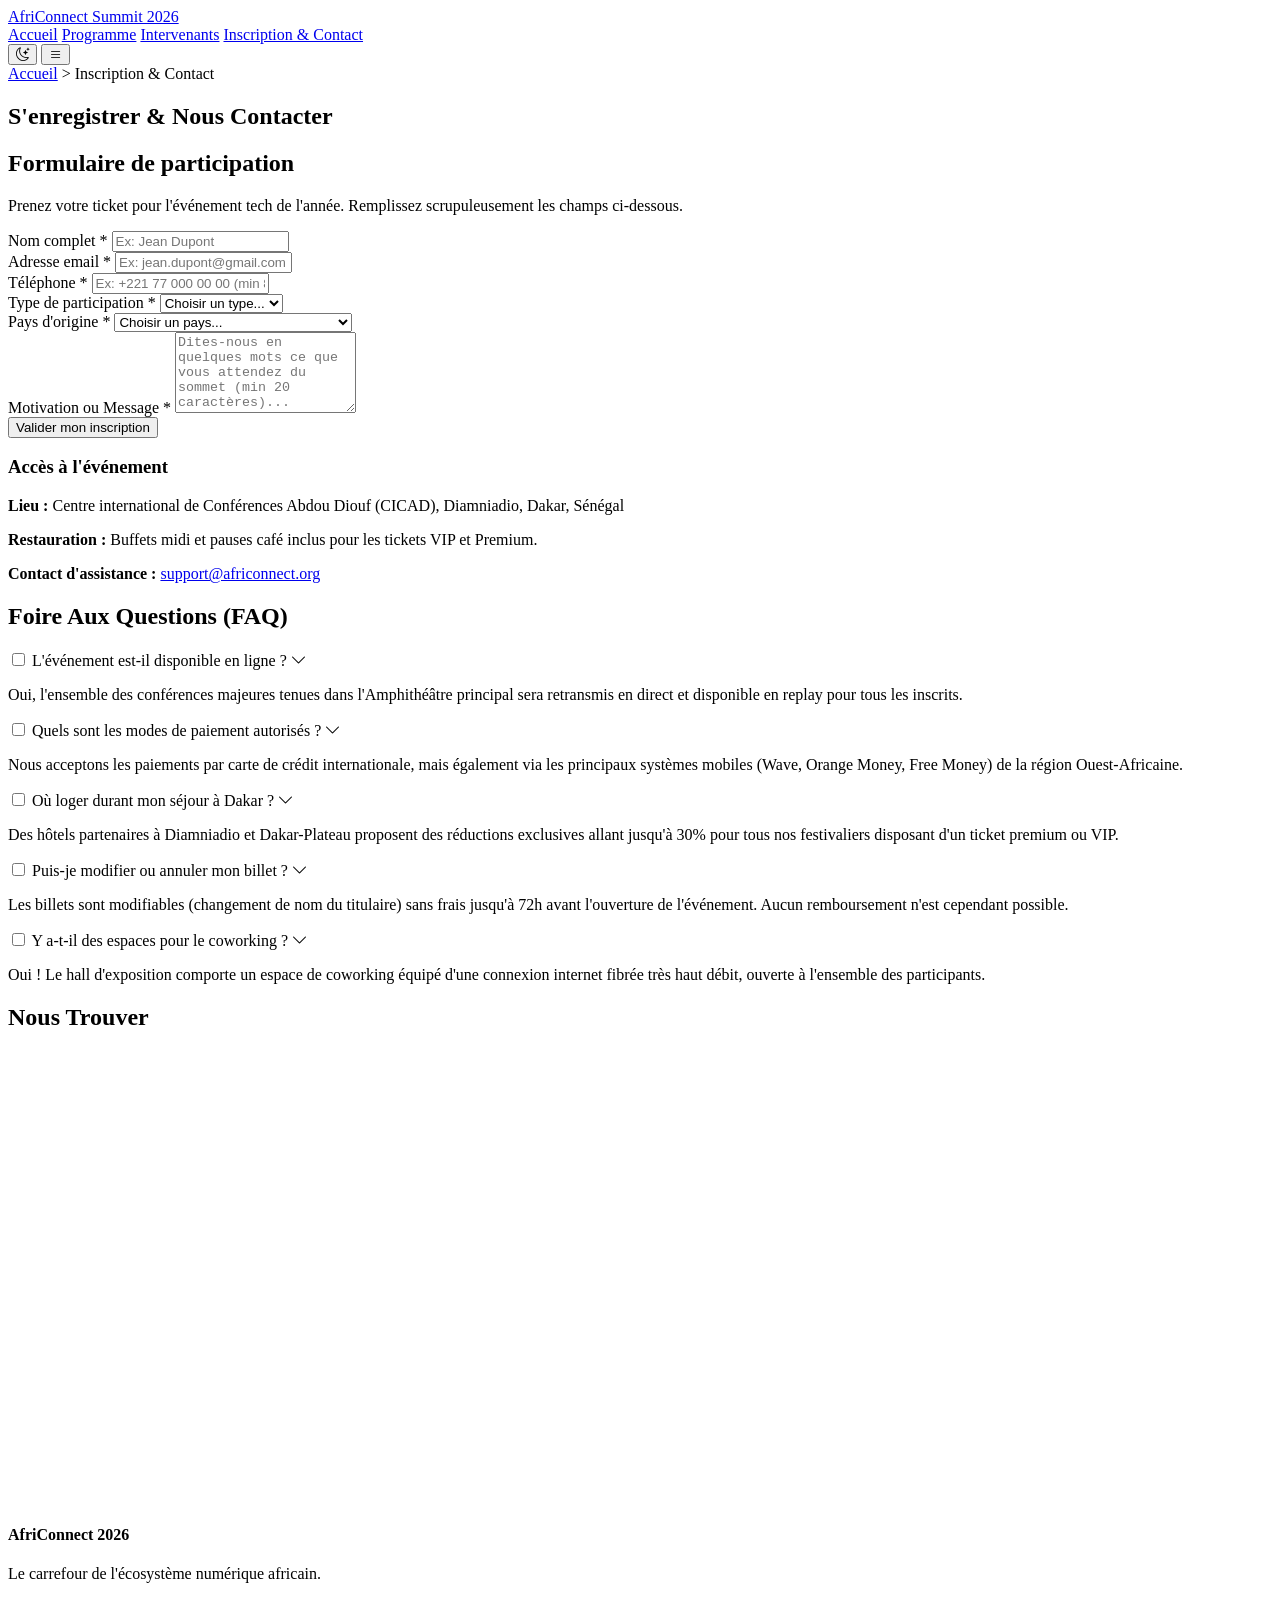
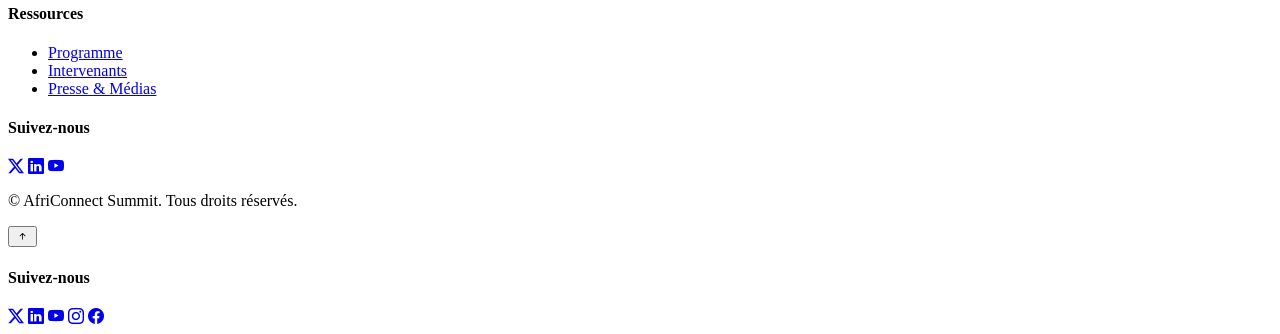
==== contact.html @ 807d7693 "structure complete de html" ====
<!doctype html>
<html lang="fr" data-theme="light">
  <head>
    <meta charset="UTF-8" />
    <meta name="viewport" content="width=device-width, initial-scale=1.0" />
    <title>Inscription & Contact - AfriConnect Summit 2026</title>
    <link rel="preconnect" href="https://fonts.googleapis.com" />
    <link rel="preconnect" href="https://fonts.gstatic.com" crossorigin />
    <link
      href="https://fonts.googleapis.com/css2?family=Inter:wght@300;400;500;600&family=Syne:wght@700;800&display=swap"
      rel="stylesheet"
    />
    <link
      rel="stylesheet"
      href="https://cdn.jsdelivr.net/npm/bootstrap-icons@1.11.3/font/bootstrap-icons.min.css"
    />
    <link rel="stylesheet" href="css/style.css" />
  </head>
  <body>
    <header class="main-header">
      <nav class="navbar" aria-label="Navigation principale">
        <a href="index.html" class="logo">AfriConnect Summit 2026</a>
        <div class="nav-links" id="navLinks">
          <a href="index.html">Accueil</a>
          <a href="programme.html">Programme</a>
          <a href="intervenants.html">Intervenants</a>
          <a href="contact.html" class="active">Inscription & Contact</a>
        </div>
        <div class="nav-actions">
          <button
            id="themeToggle"
            class="theme-btn"
            aria-label="Changer de thème"
          >
            <i class="bi bi-moon-stars"></i>
          </button>
          <button
            class="hamburger"
            id="hamburgerMenu"
            aria-label="Ouvrir le menu"
          >
            <i class="bi bi-list"></i>
          </button>
        </div>
      </nav>
    </header>

    <main>
      <section class="internal-hero">
        <div class="container">
          <nav class="breadcrumbs" aria-label="Fil d'Ariane">
            <a href="index.html">Accueil</a> &gt;
            <span aria-current="page">Inscription & Contact</span>
          </nav>
          <h1>S'enregistrer & Nous Contacter</h1>
        </div>
      </section>

      <section class="form-section section-scroll-animate">
        <div class="container flex-form-container">
          <div class="form-col-left">
            <h2>Formulaire de participation</h2>
            <p class="form-intro-text">
              Prenez votre ticket pour l'événement tech de l'année. Remplissez
              scrupuleusement les champs ci-dessous.
            </p>

            <div
              id="successMessage"
              class="alert-success"
              style="display: none"
            >
              <i class="bi bi-check-circle-fill"></i> Votre inscription a bien
              été enregistrée ! Un email de confirmation vous a été envoyé.
            </div>

            <form id="registrationForm" novalidate>
              <div class="form-group">
                <label for="fullName"
                  >Nom complet <span class="required">*</span></label
                >
                <input
                  type="text"
                  id="fullName"
                  name="fullName"
                  placeholder="Ex: Jean Dupont"
                  required
                />
                <small class="error-msg"></small>
              </div>

              <div class="form-group">
                <label for="email"
                  >Adresse email <span class="required">*</span></label
                >
                <input
                  type="email"
                  id="email"
                  name="email"
                  placeholder="Ex: jean.dupont@gmail.com"
                  required
                />
                <small class="error-msg"></small>
              </div>

              <div class="form-group">
                <label for="phone"
                  >Téléphone <span class="required">*</span></label
                >
                <input
                  type="tel"
                  id="phone"
                  name="phone"
                  placeholder="Ex: +221 77 000 00 00 (min 8 chiffres)"
                  required
                />
                <small class="error-msg"></small>
              </div>

              <div class="form-group">
                <label for="ticketType"
                  >Type de participation <span class="required">*</span></label
                >
                <select id="ticketType" name="ticketType" required>
                  <option value="" disabled selected>Choisir un type...</option>
                  <option value="participant">Participant</option>
                  <option value="intervenant">Intervenant</option>
                  <option value="sponsor">Sponsor</option>
                  <option value="presse">Presse</option>
                </select>
                <small class="error-msg"></small>
              </div>

              <div class="form-group">
                <label for="country"
                  >Pays d'origine <span class="required">*</span></label
                >
                <select id="country" name="country" required>
                  <option value="" disabled selected>Choisir un pays...</option>
                  <option value="Senegal">Sénégal</option>
                  <option value="Cote_d_Ivoire">Côte d'Ivoire</option>
                  <option value="Togo">Togo</option>
                  <option value="Mali">Mali</option>
                  <option value="Cameroun">Cameroun</option>
                  <option value="Benin">Bénin</option>
                  <option value="Maroc">Maroc</option>
                  <option value="Gabon">Gabon</option>
                  <option value="RDC">République Démocratique du Congo</option>
                  <option value="Burkina_Faso">Burkina Faso</option>
                  <option value="Niger">Niger</option>
                  <option value="Tchad">Tchad</option>
                </select>
                <small class="error-msg"></small>
              </div>

              <div class="form-group">
                <label for="motivation"
                  >Motivation ou Message <span class="required">*</span></label
                >
                <textarea
                  id="motivation"
                  name="motivation"
                  rows="5"
                  placeholder="Dites-nous en quelques mots ce que vous attendez du sommet (min 20 caractères)..."
                  required
                ></textarea>
                <small class="error-msg"></small>
              </div>

              <button type="submit" class="btn btn-primary btn-block">
                Valider mon inscription
              </button>
            </form>
          </div>

          <div class="form-col-right">
            <div class="info-card">
              <h3>Accès à l'événement</h3>
              <p>
                <strong>Lieu :</strong> Centre international de Conférences
                Abdou Diouf (CICAD), Diamniadio, Dakar, Sénégal
              </p>
              <p>
                <strong>Restauration :</strong> Buffets midi et pauses café
                inclus pour les tickets VIP et Premium.
              </p>
              <p>
                <strong>Contact d'assistance :</strong>
                <a href="mailto:support@africonnect.org"
                  >support@africonnect.org</a
                >
              </p>
            </div>
          </div>
        </div>
      </section>

      <section class="faq-section section-scroll-animate">
        <div class="container">
          <h2 class="section-title">Foire Aux Questions (FAQ)</h2>

          <div class="accordion">
            <div class="accordion-item">
              <input type="checkbox" id="faq-1" class="accordion-toggle" />
              <label for="faq-1" class="accordion-header">
                <span>L'événement est-il disponible en ligne ?</span>
                <span class="icon"><i class="bi bi-chevron-down"></i></span>
              </label>
              <div class="accordion-content">
                <p>
                  Oui, l'ensemble des conférences majeures tenues dans
                  l'Amphithéâtre principal sera retransmis en direct et
                  disponible en replay pour tous les inscrits.
                </p>
              </div>
            </div>

            <div class="accordion-item">
              <input type="checkbox" id="faq-2" class="accordion-toggle" />
              <label for="faq-2" class="accordion-header">
                <span>Quels sont les modes de paiement autorisés ?</span>
                <span class="icon"><i class="bi bi-chevron-down"></i></span>
              </label>
              <div class="accordion-content">
                <p>
                  Nous acceptons les paiements par carte de crédit
                  internationale, mais également via les principaux systèmes
                  mobiles (Wave, Orange Money, Free Money) de la région
                  Ouest-Africaine.
                </p>
              </div>
            </div>

            <div class="accordion-item">
              <input type="checkbox" id="faq-3" class="accordion-toggle" />
              <label for="faq-3" class="accordion-header">
                <span>Où loger durant mon séjour à Dakar ?</span>
                <span class="icon"><i class="bi bi-chevron-down"></i></span>
              </label>
              <div class="accordion-content">
                <p>
                  Des hôtels partenaires à Diamniadio et Dakar-Plateau proposent
                  des réductions exclusives allant jusqu'à 30% pour tous nos
                  festivaliers disposant d'un ticket premium ou VIP.
                </p>
              </div>
            </div>

            <div class="accordion-item">
              <input type="checkbox" id="faq-4" class="accordion-toggle" />
              <label for="faq-4" class="accordion-header">
                <span>Puis-je modifier ou annuler mon billet ?</span>
                <span class="icon"><i class="bi bi-chevron-down"></i></span>
              </label>
              <div class="accordion-content">
                <p>
                  Les billets sont modifiables (changement de nom du titulaire)
                  sans frais jusqu'à 72h avant l'ouverture de l'événement. Aucun
                  remboursement n'est cependant possible.
                </p>
              </div>
            </div>

            <div class="accordion-item">
              <input type="checkbox" id="faq-5" class="accordion-toggle" />
              <label for="faq-5" class="accordion-header">
                <span>Y a-t-il des espaces pour le coworking ?</span>
                <span class="icon"><i class="bi bi-chevron-down"></i></span>
              </label>
              <div class="accordion-content">
                <p>
                  Oui ! Le hall d'exposition comporte un espace de coworking
                  équipé d'une connexion internet fibrée très haut débit,
                  ouverte à l'ensemble des participants.
                </p>
              </div>
            </div>
          </div>
        </div>
      </section>

      <section class="map-section section-scroll-animate">
        <div class="container">
          <h2 class="section-title">Nous Trouver</h2>
          <div class="map-wrapper">
            <iframe
              src="https://www.google.com/maps/embed?pb=!1m18!1m12!1m3!1d15443.513222384918!2d-17.202359!3d14.719655!2m3!1f0!2f0!3f0!3m2!1i1024!2i768!4f13.1!3m3!1m2!1s0xed017a7e8e7ffff7%3A0xe5eb6c4fe354dca8!2sCICAD%20-%20Centre%20International%20de%20Conf%C3%A9rences%20Abdou%20Diouf!5e0!3m2!1sfr!2ssn!4v1700000000000!5m2!1sfr!2ssn"
              width="100%"
              height="450"
              style="border: 0"
              allowfullscreen=""
              loading="lazy"
              referrerpolicy="no-referrer-when-downgrade"
              title="Localisation du CICAD, Dakar"
            >
            </iframe>
          </div>
        </div>
      </section>
    </main>

    <footer class="main-footer">
      <div class="container footer-grid">
        <div class="footer-col">
          <h4>AfriConnect 2026</h4>
          <p>Le carrefour de l'écosystème numérique africain.</p>
        </div>
        <div class="footer-col">
          <h4>Ressources</h4>
          <ul>
            <li><a href="programme.html">Programme</a></li>
            <li><a href="intervenants.html">Intervenants</a></li>
            <li><a href="contact.html">Presse & Médias</a></li>
          </ul>
        </div>
        <div class="footer-col">
          <h4>Suivez-nous</h4>
          <div class="social-links">
            <a href="#" aria-label="Suivez-nous sur X / Twitter"
              ><i class="bi bi-twitter-x"></i
            ></a>
            <a href="#" aria-label="Suivez-nous sur LinkedIn"
              ><i class="bi bi-linkedin"></i
            ></a>
            <a href="#" aria-label="Suivez-nous sur YouTube"
              ><i class="bi bi-youtube"></i
            ></a>
          </div>
        </div>
      </div>
      <div class="footer-bottom">
        <p>
          &copy; <span id="currentYear"></span> AfriConnect Summit. Tous droits
          réservés.
        </p>
      </div>
      <button
        id="scrollTopBtn"
        class="scroll-top-btn"
        aria-label="Retourner en haut de la page"
      >
        <i class="bi bi-arrow-up-short"></i>
      </button>
      <div class="footer-col">
                <h4>Suivez-nous</h4>
                <div class="social-links">
                    <a href="#" aria-label="Suivez-nous sur X / Twitter"><i class="bi bi-twitter-x"></i></a>
                    <a href="#" aria-label="Suivez-nous sur LinkedIn"><i class="bi bi-linkedin"></i></a>
                    <a href="#" aria-label="Suivez-nous sur YouTube"><i class="bi bi-youtube"></i></a>
                    <a href="#" aria-label="Suivez-nous sur Instagram"><i class="bi bi-instagram"></i></a>
                    <a href="#" aria-label="Suivez-nous sur Facebook"><i class="bi bi-facebook"></i></a>
                </div>
    </footer>

    <script src="js/main.js"></script>
  </body>
</html>
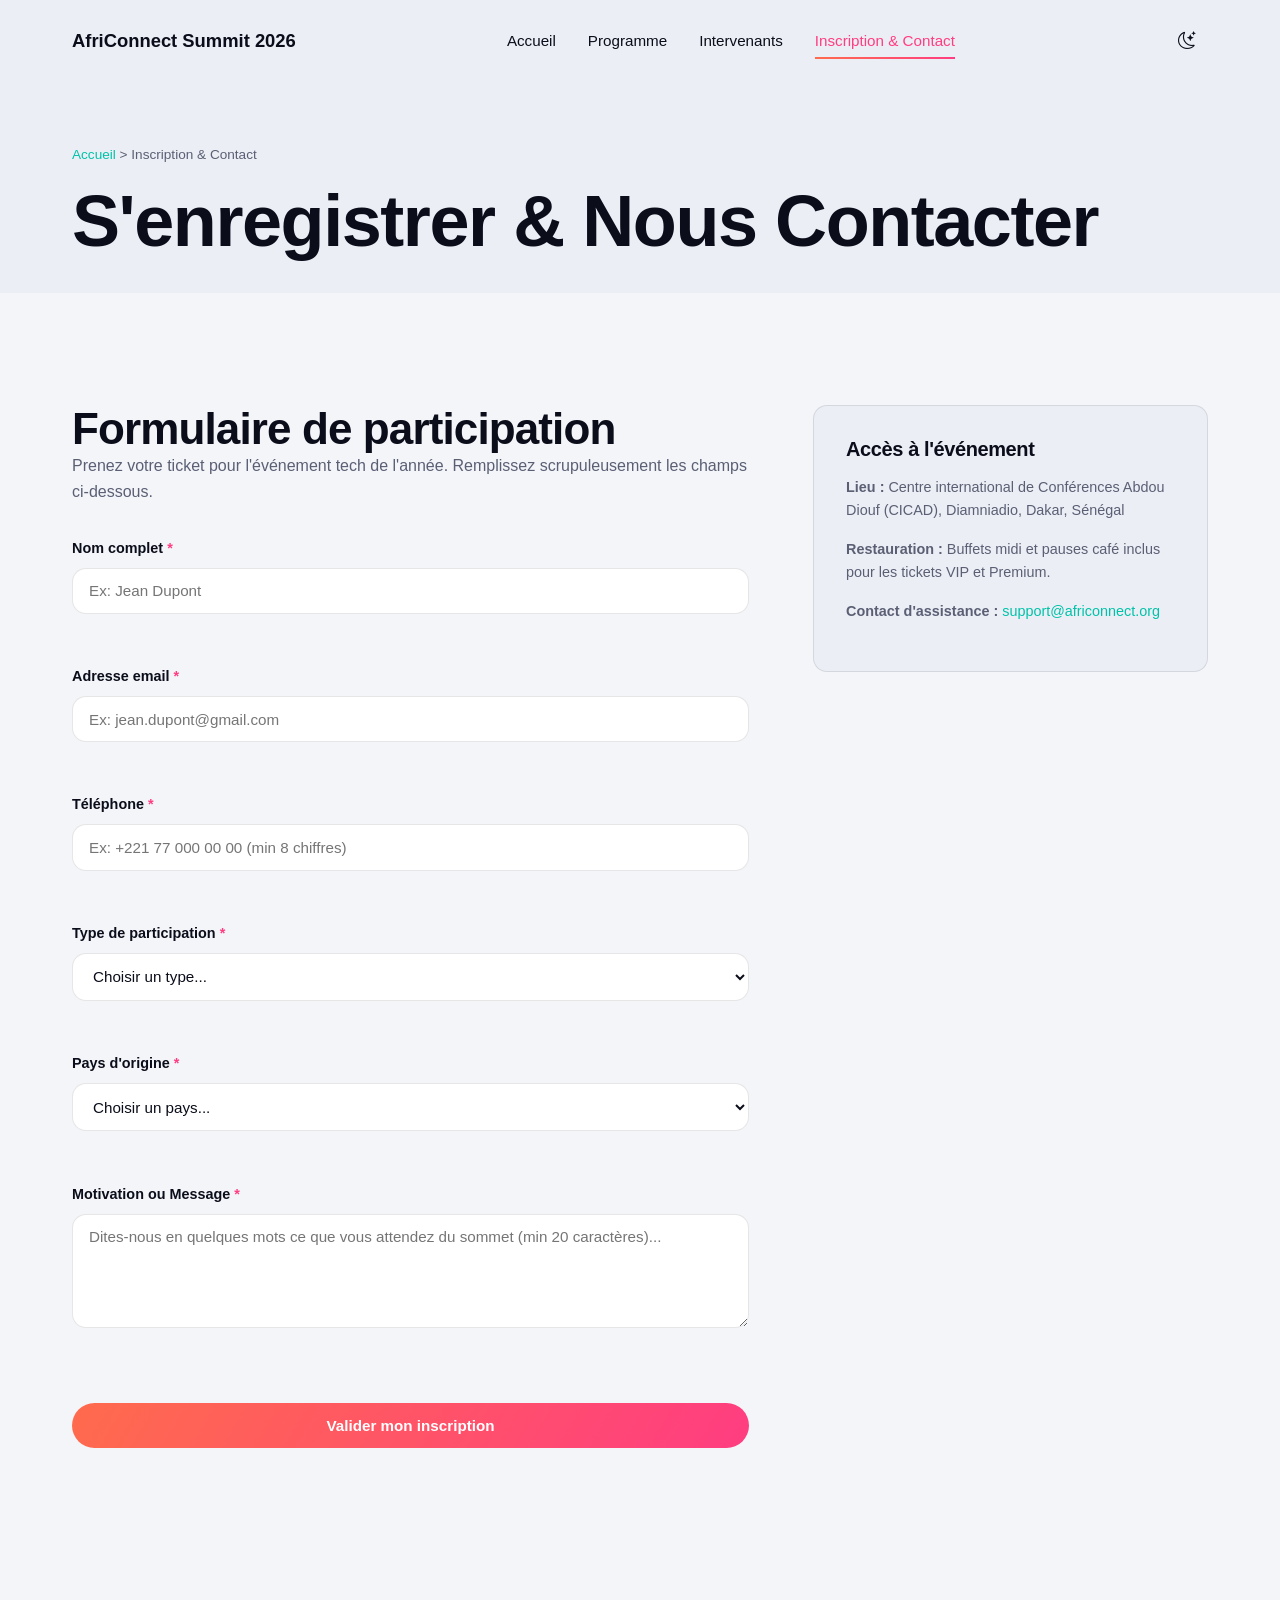
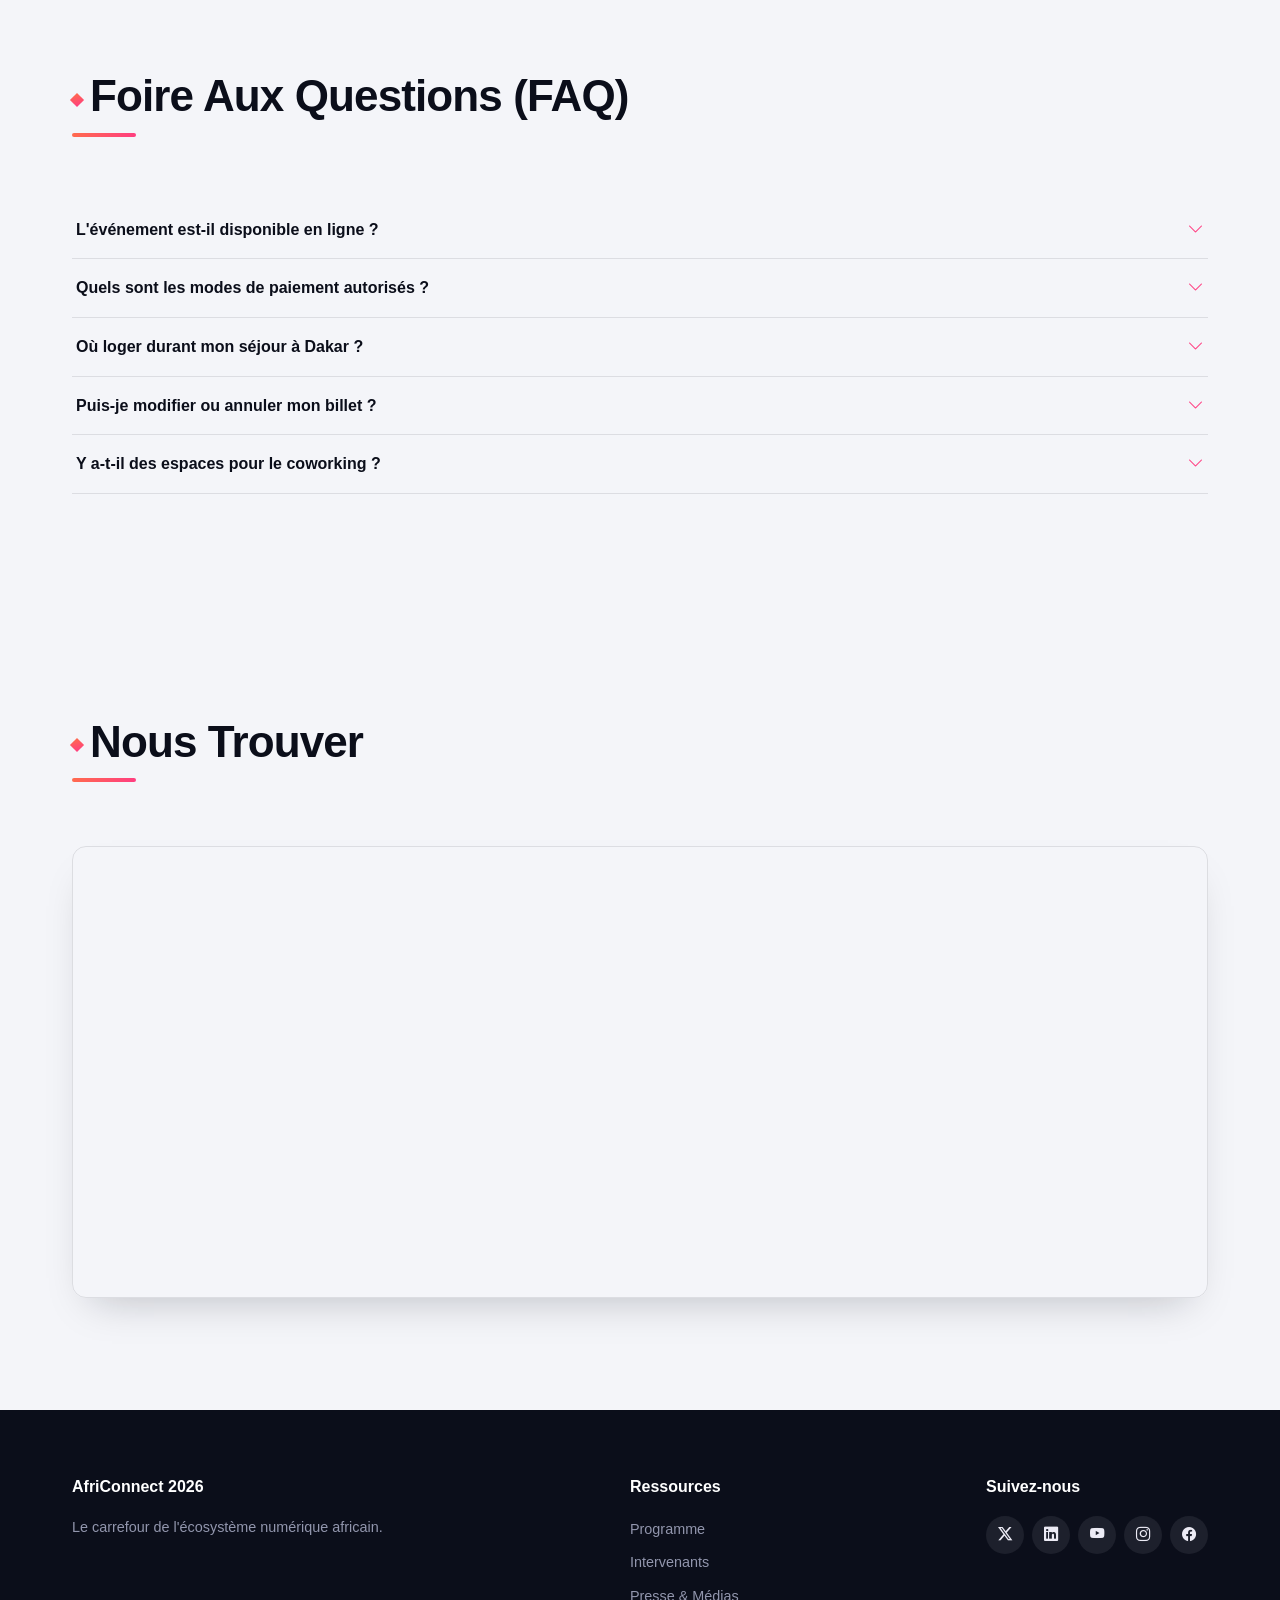
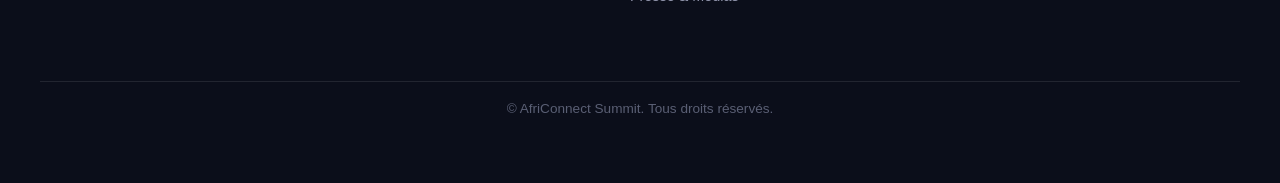
==== commit d0481753: "CSS : variables, typographie, layout général et styles de base" ====
--- a/contact.html
+++ b/contact.html
@@ -1,3 +1,4 @@
+
 <!doctype html>
 <html lang="fr" data-theme="light">
   <head>
@@ -65,11 +66,7 @@
               scrupuleusement les champs ci-dessous.
             </p>
 
-            <div
-              id="successMessage"
-              class="alert-success"
-              style="display: none"
-            >
+            <div id="successMessage" class="alert-success">
               <i class="bi bi-check-circle-fill"></i> Votre inscription a bien
               été enregistrée ! Un email de confirmation vous a été envoyé.
             </div>
@@ -287,7 +284,6 @@
               src="https://www.google.com/maps/embed?pb=!1m18!1m12!1m3!1d15443.513222384918!2d-17.202359!3d14.719655!2m3!1f0!2f0!3f0!3m2!1i1024!2i768!4f13.1!3m3!1m2!1s0xed017a7e8e7ffff7%3A0xe5eb6c4fe354dca8!2sCICAD%20-%20Centre%20International%20de%20Conf%C3%A9rences%20Abdou%20Diouf!5e0!3m2!1sfr!2ssn!4v1700000000000!5m2!1sfr!2ssn"
               width="100%"
               height="450"
-              style="border: 0"
               allowfullscreen=""
               loading="lazy"
               referrerpolicy="no-referrer-when-downgrade"
@@ -324,6 +320,12 @@
             ></a>
             <a href="#" aria-label="Suivez-nous sur YouTube"
               ><i class="bi bi-youtube"></i
+            ></a>
+            <a href="#" aria-label="Suivez-nous sur Instagram"
+              ><i class="bi bi-instagram"></i
+            ></a>
+            <a href="#" aria-label="Suivez-nous sur Facebook"
+              ><i class="bi bi-facebook"></i
             ></a>
           </div>
         </div>
@@ -341,15 +343,6 @@
       >
         <i class="bi bi-arrow-up-short"></i>
       </button>
-      <div class="footer-col">
-                <h4>Suivez-nous</h4>
-                <div class="social-links">
-                    <a href="#" aria-label="Suivez-nous sur X / Twitter"><i class="bi bi-twitter-x"></i></a>
-                    <a href="#" aria-label="Suivez-nous sur LinkedIn"><i class="bi bi-linkedin"></i></a>
-                    <a href="#" aria-label="Suivez-nous sur YouTube"><i class="bi bi-youtube"></i></a>
-                    <a href="#" aria-label="Suivez-nous sur Instagram"><i class="bi bi-instagram"></i></a>
-                    <a href="#" aria-label="Suivez-nous sur Facebook"><i class="bi bi-facebook"></i></a>
-                </div>
     </footer>
 
     <script src="js/main.js"></script>
--- a/css/style.css
+++ b/css/style.css
@@ -0,0 +1,1287 @@
+/* ==========================================================================
+   AFRICONNECT SUMMIT 2026 — style.css
+   Thème : "Coucher de soleil sur l'Atlantique / Nuit du Sahel"
+   Palette : indigo profond, dégradé corail → magenta, turquoise lagune
+   Polices : Syne (display) + Inter (texte courant)
+   ========================================================================== */
+
+/* --------------------------------------------------------------------------
+   1. RESET & BASE
+   -------------------------------------------------------------------------- */
+*,
+*::before,
+*::after {
+  box-sizing: border-box;
+  margin: 0;
+  padding: 0;
+}
+
+html {
+  scroll-behavior: smooth;
+}
+
+@media (prefers-reduced-motion: reduce) {
+  html {
+    scroll-behavior: auto;
+  }
+  *,
+  *::before,
+  *::after {
+    animation-duration: 0.01ms !important;
+    animation-iteration-count: 1 !important;
+    transition-duration: 0.01ms !important;
+  }
+}
+
+img {
+  max-width: 100%;
+  display: block;
+}
+
+a {
+  text-decoration: none;
+  color: inherit;
+}
+
+button {
+  font-family: inherit;
+  cursor: pointer;
+  border: none;
+  background: none;
+}
+
+ul {
+  list-style: none;
+}
+
+/* --------------------------------------------------------------------------
+   2. VARIABLES CSS — palette, typographie, espacements, rayons
+   -------------------------------------------------------------------------- */
+:root {
+  /* Couleurs de base — "Nuit du Sahel" / "Brume de l'Harmattan" */
+  --clr-ink: #0b0e1a;
+  --clr-paper: #f4f5f9;
+
+  /* Accent signature — dégradé coucher de soleil */
+  --clr-sunset-1: #ff6b4d;
+  --clr-sunset-2: #ff3d81;
+  --gradient-sunset: linear-gradient(120deg, var(--clr-sunset-1), var(--clr-sunset-2));
+
+  /* Accent secondaire — lagune */
+  --clr-teal: #00c2a8;
+
+  /* Accent tertiaire — sponsors Or (usage restreint) */
+  --clr-gold: #f4b740;
+
+  /* Rôles sémantiques (basculent en dark mode) */
+  --bg: var(--clr-paper);
+  --bg-alt: #eceef5;
+  --surface: #ffffff;
+  --text: var(--clr-ink);
+  --text-muted: #5a5f74;
+  --border: rgba(11, 14, 26, 0.1);
+
+  /* Typographie */
+  --font-display: "Syne", sans-serif;
+  --font-body: "Inter", sans-serif;
+
+  /* Espacements */
+  --space-xs: 0.5rem;
+  --space-sm: 1rem;
+  --space-md: 2rem;
+  --space-lg: 4rem;
+  --space-xl: 7rem;
+
+  /* Rayons & signature */
+  --radius: 14px;
+  --radius-pill: 999px;
+  --notch: 22px;
+
+  /* Effets */
+  --shadow-soft: 0 20px 40px -20px rgba(11, 14, 26, 0.25);
+  --shadow-lift: 0 30px 60px -25px rgba(255, 61, 129, 0.35);
+  --transition: 0.25s ease;
+
+  /* Structure */
+  --max-width: 1200px;
+}
+
+/* Thème sombre — bascule via JS sur [data-theme] */
+[data-theme="dark"] {
+  --bg: var(--clr-ink);
+  --bg-alt: #12162a;
+  --surface: #161b30;
+  --text: #ecebf5;
+  --text-muted: #9296ad;
+  --border: rgba(236, 235, 245, 0.1);
+  --shadow-soft: 0 20px 40px -20px rgba(0, 0, 0, 0.6);
+}
+
+/* --------------------------------------------------------------------------
+   3. TYPOGRAPHIE GLOBALE
+   -------------------------------------------------------------------------- */
+body {
+  font-family: var(--font-body);
+  background-color: var(--bg);
+  color: var(--text);
+  line-height: 1.6;
+  transition: background-color var(--transition), color var(--transition);
+  overflow-x: hidden;
+}
+
+h1,
+h2,
+h3 {
+  font-family: var(--font-display);
+  font-weight: 800;
+  line-height: 1.1;
+  letter-spacing: -0.02em;
+}
+
+h1 {
+  font-size: clamp(2.5rem, 6vw, 4.5rem);
+}
+
+h2 {
+  font-size: clamp(1.8rem, 4vw, 2.75rem);
+}
+
+h3 {
+  font-size: 1.25rem;
+  font-weight: 700;
+}
+
+p {
+  color: var(--text-muted);
+}
+
+/* Titre de section : eyebrow en losange + soulignement dégradé */
+.section-title {
+  position: relative;
+  margin-bottom: var(--space-lg);
+  padding-bottom: var(--space-sm);
+  color: var(--text);
+}
+
+.section-title::before {
+  content: "";
+  display: inline-block;
+  width: 10px;
+  height: 10px;
+  margin-right: var(--space-xs);
+  background: var(--gradient-sunset);
+  transform: rotate(45deg);
+  vertical-align: middle;
+}
+
+.section-title::after {
+  content: "";
+  position: absolute;
+  bottom: 0;
+  left: 0;
+  width: 64px;
+  height: 4px;
+  border-radius: var(--radius-pill);
+  background: var(--gradient-sunset);
+}
+
+/* --------------------------------------------------------------------------
+   4. LAYOUT — conteneur générique
+   -------------------------------------------------------------------------- */
+.container {
+  width: 100%;
+  max-width: var(--max-width);
+  margin-inline: auto;
+  padding-inline: var(--space-md);
+}
+
+section {
+  padding-block: var(--space-xl);
+}
+
+/* --------------------------------------------------------------------------
+   5. BOUTONS
+   -------------------------------------------------------------------------- */
+.btn {
+  display: inline-flex;
+  align-items: center;
+  justify-content: center;
+  gap: var(--space-xs);
+  padding: 0.9rem 1.9rem;
+  border-radius: var(--radius-pill);
+  font-family: var(--font-display);
+  font-weight: 700;
+  font-size: 0.95rem;
+  transition: transform var(--transition), box-shadow var(--transition), opacity var(--transition);
+}
+
+.btn:hover {
+  transform: translateY(-3px);
+}
+
+.btn:focus-visible {
+  outline: 3px solid var(--clr-teal);
+  outline-offset: 3px;
+}
+
+.btn-primary {
+  background: var(--gradient-sunset);
+  color: #ffffff;
+  box-shadow: var(--shadow-lift);
+}
+
+.btn-primary:hover {
+  opacity: 0.92;
+}
+
+.btn-secondary {
+  background: transparent;
+  color: var(--text);
+  border: 2px solid var(--border);
+}
+
+.btn-secondary:hover {
+  border-color: var(--clr-teal);
+  color: var(--clr-teal);
+}
+
+.btn-block {
+  width: 100%;
+  margin-top: var(--space-sm);
+}
+
+/* --------------------------------------------------------------------------
+   6. NAVBAR
+   -------------------------------------------------------------------------- */
+.main-header {
+  position: fixed;
+  top: 0;
+  left: 0;
+  width: 100%;
+  z-index: 1000;
+  background: transparent;
+  transition: background-color var(--transition), box-shadow var(--transition), padding var(--transition);
+}
+
+/* Ajoutée en JS après 80px de scroll */
+.main-header.scrolled {
+  background-color: var(--bg);
+  box-shadow: var(--shadow-soft);
+  border-bottom: 1px solid var(--border);
+}
+
+.navbar {
+  display: flex;
+  align-items: center;
+  justify-content: space-between;
+  gap: var(--space-md);
+  padding: 1.25rem var(--space-md);
+  max-width: var(--max-width);
+  margin-inline: auto;
+}
+
+.logo {
+  font-family: var(--font-display);
+  font-weight: 800;
+  font-size: 1.15rem;
+  color: var(--text);
+}
+
+.nav-links {
+  display: flex;
+  align-items: center;
+  gap: var(--space-md);
+  font-weight: 500;
+  font-size: 0.95rem;
+}
+
+.nav-links a {
+  position: relative;
+  color: var(--text);
+  padding-block: 0.35rem;
+  transition: color var(--transition);
+}
+
+.nav-links a::after {
+  content: "";
+  position: absolute;
+  left: 0;
+  bottom: 0;
+  width: 0;
+  height: 2px;
+  background: var(--gradient-sunset);
+  transition: width var(--transition);
+}
+
+.nav-links a:hover,
+.nav-links a.active {
+  color: var(--clr-sunset-2);
+}
+
+.nav-links a:hover::after,
+.nav-links a.active::after {
+  width: 100%;
+}
+
+.nav-actions {
+  display: flex;
+  align-items: center;
+  gap: var(--space-sm);
+}
+
+.theme-btn {
+  display: flex;
+  align-items: center;
+  justify-content: center;
+  width: 42px;
+  height: 42px;
+  border-radius: 50%;
+  background: var(--bg-alt);
+  color: var(--text);
+  font-size: 1.1rem;
+  transition: background-color var(--transition), transform var(--transition);
+}
+
+.theme-btn:hover {
+  transform: rotate(20deg);
+}
+
+.hamburger {
+  display: none;
+  font-size: 1.5rem;
+  color: var(--text);
+}
+
+/* --------------------------------------------------------------------------
+   7. HERO (index.html)
+   -------------------------------------------------------------------------- */
+.hero-section {
+  position: relative;
+  min-height: 100vh;
+  display: flex;
+  align-items: center;
+  padding-top: var(--space-xl);
+  background-color: var(--bg);
+  overflow: hidden;
+}
+
+/* Halo dégradé en arrière-plan — évoque le soleil sur l'Atlantique */
+.hero-section::before {
+  content: "";
+  position: absolute;
+  top: -20%;
+  right: -10%;
+  width: 60vw;
+  height: 60vw;
+  max-width: 800px;
+  max-height: 800px;
+  background: var(--gradient-sunset);
+  opacity: 0.22;
+  filter: blur(120px);
+  border-radius: 50%;
+  z-index: 0;
+}
+
+.hero-content {
+  position: relative;
+  z-index: 1;
+  max-width: 780px;
+  margin-inline: auto;
+  padding-inline: var(--space-md);
+  text-align: left;
+  animation: fadeSlideUp 0.9s ease both;
+}
+
+@keyframes fadeSlideUp {
+  from {
+    opacity: 0;
+    transform: translateY(30px);
+  }
+  to {
+    opacity: 1;
+    transform: translateY(0);
+  }
+}
+
+.badge {
+  display: inline-block;
+  padding: 0.5rem 1rem;
+  margin-bottom: var(--space-sm);
+  border-radius: var(--radius-pill);
+  background: var(--bg-alt);
+  border: 1px solid var(--border);
+  color: var(--clr-sunset-2);
+  font-size: 0.8rem;
+  font-weight: 600;
+  letter-spacing: 0.04em;
+  text-transform: uppercase;
+}
+
+.hero-content h1 {
+  margin-bottom: var(--space-sm);
+}
+
+.hero-meta {
+  color: var(--text-muted);
+  font-weight: 500;
+  margin-bottom: var(--space-md);
+}
+
+.hero-meta i {
+  color: var(--clr-teal);
+}
+
+/* Compte à rebours */
+.countdown-container {
+  display: flex;
+  gap: var(--space-sm);
+  margin-bottom: var(--space-md);
+}
+
+.countdown-item {
+  display: flex;
+  flex-direction: column;
+  align-items: center;
+  justify-content: center;
+  width: 78px;
+  height: 78px;
+  background: var(--surface);
+  border: 1px solid var(--border);
+  border-radius: var(--radius);
+  box-shadow: var(--shadow-soft);
+}
+
+.countdown-item span {
+  font-family: var(--font-display);
+  font-size: 1.6rem;
+  font-weight: 800;
+  background: var(--gradient-sunset);
+  -webkit-background-clip: text;
+  background-clip: text;
+  color: transparent;
+}
+
+.countdown-item small {
+  font-size: 0.65rem;
+  color: var(--text-muted);
+  text-transform: uppercase;
+  letter-spacing: 0.05em;
+}
+
+.hero-ctas {
+  display: flex;
+  flex-wrap: wrap;
+  gap: var(--space-sm);
+}
+
+/* --------------------------------------------------------------------------
+   8. STATS SECTION
+   -------------------------------------------------------------------------- */
+.stats-section {
+  background-color: var(--bg-alt);
+}
+
+.stats-grid {
+  display: grid;
+  grid-template-columns: repeat(4, 1fr);
+  gap: var(--space-md);
+}
+
+.stat-card {
+  position: relative;
+  padding: var(--space-md) var(--space-sm);
+  background: var(--surface);
+  border: 1px solid var(--border);
+  text-align: center;
+  clip-path: polygon(
+    0 0,
+    calc(100% - var(--notch)) 0,
+    100% var(--notch),
+    100% 100%,
+    0 100%
+  );
+  transition: transform var(--transition), box-shadow var(--transition);
+}
+
+.stat-card:hover {
+  transform: translateY(-6px);
+  box-shadow: var(--shadow-soft);
+}
+
+.stat-number {
+  display: block;
+  font-family: var(--font-display);
+  font-size: clamp(2.2rem, 4vw, 3rem);
+  font-weight: 800;
+  background: var(--gradient-sunset);
+  -webkit-background-clip: text;
+  background-clip: text;
+  color: transparent;
+}
+
+.stat-label {
+  margin-top: var(--space-xs);
+  font-size: 0.9rem;
+  color: var(--text-muted);
+}
+
+/* --------------------------------------------------------------------------
+   9. BENEFITS SECTION ("Pourquoi participer")
+   -------------------------------------------------------------------------- */
+.benefits-flex {
+  display: flex;
+  flex-wrap: wrap;
+  gap: var(--space-md);
+}
+
+.benefit-card {
+  flex: 1 1 280px;
+  padding: var(--space-md);
+  background: var(--surface);
+  border: 1px solid var(--border);
+  border-radius: var(--radius);
+  transition: transform var(--transition), border-color var(--transition);
+}
+
+.benefit-card:hover {
+  transform: translateY(-6px);
+  border-color: var(--clr-teal);
+}
+
+.benefit-icon {
+  display: flex;
+  align-items: center;
+  justify-content: center;
+  width: 56px;
+  height: 56px;
+  margin-bottom: var(--space-sm);
+  border-radius: 50%;
+  background: var(--bg-alt);
+  color: var(--clr-sunset-2);
+  font-size: 1.4rem;
+}
+
+.benefit-card h3 {
+  margin-bottom: var(--space-xs);
+}
+
+/* --------------------------------------------------------------------------
+   10. SPEAKERS — vedettes (index) + grille complète (intervenants)
+   -------------------------------------------------------------------------- */
+.speakers-grid,
+.speakers-main-grid {
+  display: grid;
+  grid-template-columns: repeat(4, 1fr);
+  gap: var(--space-md);
+  margin-bottom: var(--space-md);
+}
+
+.speakers-main-grid {
+  grid-template-columns: repeat(3, 1fr);
+}
+
+.speaker-card {
+  background: var(--surface);
+  border: 1px solid var(--border);
+  border-radius: var(--radius);
+  overflow: hidden;
+  transition: transform var(--transition), box-shadow var(--transition), border-color var(--transition);
+}
+
+.speaker-card:hover {
+  transform: translateY(-8px);
+  box-shadow: var(--shadow-lift);
+  border-color: var(--clr-sunset-2);
+}
+
+.speaker-img-wrapper {
+  aspect-ratio: 1 / 1;
+  overflow: hidden;
+  background: var(--bg-alt);
+}
+
+.speaker-img-wrapper img {
+  width: 100%;
+  height: 100%;
+  object-fit: cover;
+  transition: transform var(--transition);
+}
+
+.speaker-card:hover .speaker-img-wrapper img {
+  transform: scale(1.06);
+}
+
+.speaker-info {
+  padding: var(--space-sm);
+}
+
+.speaker-role,
+.specialty {
+  color: var(--clr-teal);
+  font-size: 0.85rem;
+  font-weight: 600;
+  margin-bottom: 0.35rem;
+}
+
+.speaker-country,
+.country {
+  display: inline-flex;
+  align-items: center;
+  gap: 0.3rem;
+  font-size: 0.8rem;
+  color: var(--text-muted);
+}
+
+.featured-speakers > .container > .btn-secondary {
+  display: inline-flex;
+}
+
+/* --------------------------------------------------------------------------
+   11. FILTRAGE (intervenants.html)
+   -------------------------------------------------------------------------- */
+.filter-section {
+  padding-block: var(--space-md) 0;
+}
+
+.filter-buttons-group {
+  display: flex;
+  flex-wrap: wrap;
+  gap: var(--space-xs);
+  justify-content: center;
+}
+
+.filter-btn {
+  padding: 0.6rem 1.3rem;
+  border-radius: var(--radius-pill);
+  background: var(--bg-alt);
+  border: 1px solid var(--border);
+  color: var(--text-muted);
+  font-weight: 600;
+  font-size: 0.85rem;
+  transition: background var(--transition), color var(--transition), border-color var(--transition);
+}
+
+.filter-btn:hover {
+  color: var(--text);
+}
+
+.filter-btn.active {
+  background: var(--gradient-sunset);
+  border-color: transparent;
+  color: #ffffff;
+}
+
+/* Carte masquée par le filtrage JS */
+.speaker-card.hidden {
+  display: none;
+}
+
+/* --------------------------------------------------------------------------
+   12. SPONSORS
+   -------------------------------------------------------------------------- */
+.sponsor-tier {
+  margin-bottom: var(--space-md);
+  text-align: center;
+}
+
+.sponsor-tier h3 {
+  margin-bottom: var(--space-sm);
+  color: var(--text-muted);
+  text-transform: uppercase;
+  font-size: 0.85rem;
+  letter-spacing: 0.08em;
+}
+
+.sponsors-flex {
+  display: flex;
+  flex-wrap: wrap;
+  justify-content: center;
+  align-items: center;
+  gap: var(--space-md);
+}
+
+.sponsor-logo {
+  display: flex;
+  align-items: center;
+  justify-content: center;
+  padding: var(--space-sm) var(--space-md);
+  background: var(--surface);
+  border: 1px solid var(--border);
+  border-radius: var(--radius);
+  filter: grayscale(1);
+  opacity: 0.7;
+  transition: filter var(--transition), opacity var(--transition);
+}
+
+.sponsor-logo:hover {
+  filter: grayscale(0);
+  opacity: 1;
+}
+
+.gold-tier .sponsor-logo {
+  width: 180px;
+  height: 90px;
+  border-color: var(--clr-gold);
+}
+
+.silver-tier .sponsor-logo {
+  width: 140px;
+  height: 70px;
+}
+
+.bronze-tier .sponsor-logo {
+  width: 110px;
+  height: 55px;
+}
+
+/* --------------------------------------------------------------------------
+   13. FOOTER — reste sombre quel que soit le thème
+   -------------------------------------------------------------------------- */
+.main-footer {
+  position: relative;
+  background-color: var(--clr-ink);
+  color: #ecebf5;
+  padding-top: var(--space-lg);
+}
+
+.footer-grid {
+  display: flex;
+  flex-wrap: wrap;
+  justify-content: space-between;
+  gap: var(--space-md);
+  padding-bottom: var(--space-lg);
+  border-bottom: 1px solid rgba(236, 235, 245, 0.1);
+}
+
+.footer-col h4 {
+  font-family: var(--font-display);
+  margin-bottom: var(--space-sm);
+  color: #ffffff;
+}
+
+.footer-col p,
+.footer-col a {
+  color: #9296ad;
+  font-size: 0.9rem;
+}
+
+.footer-col ul li {
+  margin-bottom: 0.5rem;
+}
+
+.footer-col ul li a:hover {
+  color: var(--clr-sunset-2);
+}
+
+.social-links {
+  display: flex;
+  gap: var(--space-xs);
+}
+
+.social-links a {
+  display: flex;
+  align-items: center;
+  justify-content: center;
+  width: 38px;
+  height: 38px;
+  border-radius: 50%;
+  background: rgba(236, 235, 245, 0.08);
+  color: #ecebf5;
+  transition: background var(--transition), color var(--transition), transform var(--transition);
+}
+
+.social-links a:hover {
+  background: var(--gradient-sunset);
+  color: #ffffff;
+  transform: translateY(-3px);
+}
+
+.footer-bottom {
+  padding-block: var(--space-sm) var(--space-lg);
+  text-align: center;
+  font-size: 0.85rem;
+  color: #6b6f85;
+}
+
+/* Bouton retour en haut */
+.scroll-top-btn {
+  position: fixed;
+  right: var(--space-md);
+  bottom: var(--space-md);
+  width: 48px;
+  height: 48px;
+  display: flex;
+  align-items: center;
+  justify-content: center;
+  border-radius: 50%;
+  background: var(--gradient-sunset);
+  color: #ffffff;
+  font-size: 1.3rem;
+  box-shadow: var(--shadow-lift);
+  opacity: 0;
+  visibility: hidden;
+  transform: translateY(20px);
+  transition: opacity var(--transition), transform var(--transition), visibility var(--transition);
+  z-index: 900;
+}
+
+/* Ajoutée en JS après 300px de scroll */
+.scroll-top-btn.visible {
+  opacity: 1;
+  visibility: visible;
+  transform: translateY(0);
+}
+
+.scroll-top-btn:hover {
+  transform: translateY(-4px);
+}
+
+/* --------------------------------------------------------------------------
+   14. HERO INTERNE (programme / intervenants / contact)
+   -------------------------------------------------------------------------- */
+.internal-hero {
+  padding-top: calc(var(--space-xl) + 2rem);
+  padding-bottom: var(--space-md);
+  background: var(--bg-alt);
+  text-align: left;
+}
+
+.breadcrumbs {
+  margin-bottom: var(--space-sm);
+  font-size: 0.85rem;
+  color: var(--text-muted);
+}
+
+.breadcrumbs a {
+  color: var(--clr-teal);
+}
+
+.breadcrumbs a:hover {
+  text-decoration: underline;
+}
+
+/* --------------------------------------------------------------------------
+   15. PROGRAMME — onglets & tableau
+   -------------------------------------------------------------------------- */
+.schedule-section {
+  padding-top: var(--space-lg);
+}
+
+.tabs-container {
+  display: flex;
+  gap: var(--space-xs);
+  margin-bottom: var(--space-md);
+  border-bottom: 1px solid var(--border);
+}
+
+.tab-btn {
+  padding: 0.9rem 1.5rem;
+  font-family: var(--font-display);
+  font-weight: 700;
+  font-size: 0.95rem;
+  color: var(--text-muted);
+  border-bottom: 3px solid transparent;
+  transition: color var(--transition), border-color var(--transition);
+}
+
+.tab-btn:hover {
+  color: var(--text);
+}
+
+.tab-btn.active {
+  color: var(--clr-sunset-2);
+  border-bottom-color: var(--clr-sunset-2);
+}
+
+.tab-panel {
+  animation: fadeSlideUp 0.5s ease both;
+}
+
+.schedule-table {
+  width: 100%;
+  border-collapse: collapse;
+  overflow: hidden;
+  border-radius: var(--radius);
+  box-shadow: var(--shadow-soft);
+}
+
+.schedule-table thead {
+  background: var(--gradient-sunset);
+}
+
+.schedule-table th {
+  padding: var(--space-sm);
+  color: #ffffff;
+  text-align: left;
+  font-family: var(--font-display);
+  font-size: 0.85rem;
+  text-transform: uppercase;
+  letter-spacing: 0.04em;
+}
+
+.schedule-table td {
+  padding: var(--space-sm);
+  background: var(--surface);
+  border-bottom: 1px solid var(--border);
+  font-size: 0.9rem;
+}
+
+/* Alternance de couleurs */
+.schedule-table tbody tr:nth-child(even) td {
+  background: var(--bg-alt);
+}
+
+.schedule-table .time {
+  color: var(--clr-teal);
+  font-weight: 700;
+  white-space: nowrap;
+}
+
+.schedule-table .session-title {
+  font-weight: 600;
+  color: var(--text);
+}
+
+/* --------------------------------------------------------------------------
+   16. THÉMATIQUES (programme.html)
+   -------------------------------------------------------------------------- */
+.topics-grid {
+  display: grid;
+  grid-template-columns: repeat(2, 1fr);
+  gap: var(--space-md);
+}
+
+.topic-card {
+  display: flex;
+  gap: var(--space-sm);
+  padding: var(--space-md);
+  background: var(--surface);
+  border: 1px solid var(--border);
+  border-radius: var(--radius);
+  transition: transform var(--transition), border-color var(--transition);
+}
+
+.topic-card:hover {
+  transform: translateY(-4px);
+  border-color: var(--clr-sunset-2);
+}
+
+.topic-icon {
+  flex-shrink: 0;
+  display: flex;
+  align-items: center;
+  justify-content: center;
+  width: 52px;
+  height: 52px;
+  border-radius: 50%;
+  background: var(--bg-alt);
+  color: var(--clr-sunset-2);
+  font-size: 1.3rem;
+}
+
+.topic-card h3 {
+  margin-bottom: 0.35rem;
+}
+
+.topic-card p {
+  font-size: 0.9rem;
+}
+
+/* --------------------------------------------------------------------------
+   17. FORMULAIRE (contact.html)
+   -------------------------------------------------------------------------- */
+.flex-form-container {
+  display: flex;
+  gap: var(--space-lg);
+  align-items: flex-start;
+}
+
+.form-col-left {
+  flex: 1 1 60%;
+}
+
+.form-col-right {
+  flex: 1 1 35%;
+  position: sticky;
+  top: 120px;
+}
+
+.form-intro-text {
+  margin-bottom: var(--space-md);
+}
+
+.alert-success {
+  display: none;
+  align-items: center;
+  gap: var(--space-xs);
+  padding: var(--space-sm);
+  margin-bottom: var(--space-md);
+  background: rgba(0, 194, 168, 0.12);
+  border: 1px solid var(--clr-teal);
+  border-radius: var(--radius);
+  color: var(--clr-teal);
+  font-weight: 600;
+  font-size: 0.9rem;
+}
+
+.alert-success.show {
+  display: flex;
+}
+
+.form-group {
+  margin-bottom: var(--space-md);
+}
+
+.form-group label {
+  display: block;
+  margin-bottom: 0.5rem;
+  font-weight: 600;
+  font-size: 0.9rem;
+}
+
+.required {
+  color: var(--clr-sunset-2);
+}
+
+.form-group input,
+.form-group select,
+.form-group textarea {
+  width: 100%;
+  padding: 0.85rem 1rem;
+  background: var(--surface);
+  border: 1px solid var(--border);
+  border-radius: var(--radius);
+  color: var(--text);
+  font-family: var(--font-body);
+  font-size: 0.95rem;
+  transition: border-color var(--transition), box-shadow var(--transition);
+}
+
+.form-group input:focus,
+.form-group select:focus,
+.form-group textarea:focus {
+  outline: none;
+  border-color: var(--clr-teal);
+  box-shadow: 0 0 0 3px rgba(0, 194, 168, 0.15);
+}
+
+/* États de validation JS */
+.form-group.valid input,
+.form-group.valid select,
+.form-group.valid textarea {
+  border-color: var(--clr-teal);
+}
+
+.form-group.invalid input,
+.form-group.invalid select,
+.form-group.invalid textarea {
+  border-color: var(--clr-sunset-2);
+}
+
+.error-msg {
+  display: block;
+  margin-top: 0.4rem;
+  font-size: 0.8rem;
+  color: var(--clr-sunset-2);
+  min-height: 1em;
+}
+
+.info-card {
+  padding: var(--space-md);
+  background: var(--bg-alt);
+  border-radius: var(--radius);
+  border: 1px solid var(--border);
+}
+
+.info-card h3 {
+  margin-bottom: var(--space-sm);
+}
+
+.info-card p {
+  margin-bottom: var(--space-sm);
+  font-size: 0.9rem;
+}
+
+.info-card a {
+  color: var(--clr-teal);
+}
+
+/* --------------------------------------------------------------------------
+   18. FAQ — accordéon 100% CSS (:checked)
+   -------------------------------------------------------------------------- */
+.accordion-item {
+  border-bottom: 1px solid var(--border);
+}
+
+.accordion-toggle {
+  position: absolute;
+  opacity: 0;
+  pointer-events: none;
+}
+
+.accordion-header {
+  display: flex;
+  align-items: center;
+  justify-content: space-between;
+  padding: var(--space-sm) 0.25rem;
+  cursor: pointer;
+  font-family: var(--font-display);
+  font-weight: 700;
+  font-size: 1rem;
+}
+
+.accordion-header .icon {
+  transition: transform var(--transition);
+  color: var(--clr-sunset-2);
+}
+
+.accordion-content {
+  max-height: 0;
+  overflow: hidden;
+  padding: 0 0.25rem;
+  transition: max-height var(--transition), padding var(--transition);
+}
+
+.accordion-content p {
+  padding-bottom: var(--space-sm);
+  font-size: 0.9rem;
+}
+
+/* Mécanisme pur CSS : la case cochée déplie le contenu */
+.accordion-toggle:checked ~ .accordion-content {
+  max-height: 300px;
+}
+
+.accordion-toggle:checked ~ .accordion-header .icon {
+  transform: rotate(180deg);
+}
+
+.accordion-toggle:focus-visible ~ .accordion-header {
+  outline: 2px solid var(--clr-teal);
+}
+
+/* --------------------------------------------------------------------------
+   19. CARTE (contact.html)
+   -------------------------------------------------------------------------- */
+.map-wrapper {
+  border-radius: var(--radius);
+  overflow: hidden;
+  border: 1px solid var(--border);
+  box-shadow: var(--shadow-soft);
+}
+
+.map-wrapper iframe {
+  border: 0;
+  width: 100%;
+  display: block;
+  filter: grayscale(0.2);
+}
+
+/* --------------------------------------------------------------------------
+   20. ANIMATIONS AU SCROLL — piloté par IntersectionObserver (JS)
+   -------------------------------------------------------------------------- */
+.section-scroll-animate {
+    opacity: 1;
+    transform: none;
+}
+
+/* --------------------------------------------------------------------------
+   21. RESPONSIVE — 1200px (desktop) / 768px (tablette) / 375px (mobile)
+   -------------------------------------------------------------------------- */
+@media (max-width: 1200px) {
+  .stats-grid,
+  .speakers-grid {
+    grid-template-columns: repeat(2, 1fr);
+  }
+
+  .speakers-main-grid {
+    grid-template-columns: repeat(2, 1fr);
+  }
+
+  .flex-form-container {
+    flex-direction: column;
+  }
+
+  .form-col-right {
+    position: static;
+    width: 100%;
+  }
+}
+
+@media (max-width: 768px) {
+  :root {
+    --space-xl: 4.5rem;
+  }
+
+  .nav-links {
+    position: fixed;
+    top: 0;
+    right: -100%;
+    height: 100vh;
+    width: 70%;
+    max-width: 320px;
+    flex-direction: column;
+    justify-content: center;
+    gap: var(--space-lg);
+    background: var(--surface);
+    box-shadow: var(--shadow-soft);
+    transition: right var(--transition);
+  }
+
+  .nav-links.open {
+    right: 0;
+  }
+
+  .hamburger {
+    display: block;
+  }
+
+  .stats-grid,
+  .benefits-flex,
+  .speakers-grid,
+  .speakers-main-grid,
+  .topics-grid {
+    grid-template-columns: repeat(1, 1fr);
+  }
+
+  .countdown-item {
+    width: 62px;
+    height: 62px;
+  }
+
+  .countdown-item span {
+    font-size: 1.2rem;
+  }
+
+  .tabs-container {
+    overflow-x: auto;
+  }
+
+  .footer-grid {
+    flex-direction: column;
+  }
+}
+
+@media (max-width: 480px) {
+  .container {
+    padding-inline: var(--space-sm);
+  }
+
+  .hero-ctas {
+    flex-direction: column;
+    align-items: stretch;
+  }
+
+  .countdown-container {
+    gap: var(--space-xs);
+  }
+
+  .countdown-item {
+    width: 100%;
+    height: 64px;
+  }
+
+  .sponsors-flex {
+    flex-direction: column;
+  }
+}
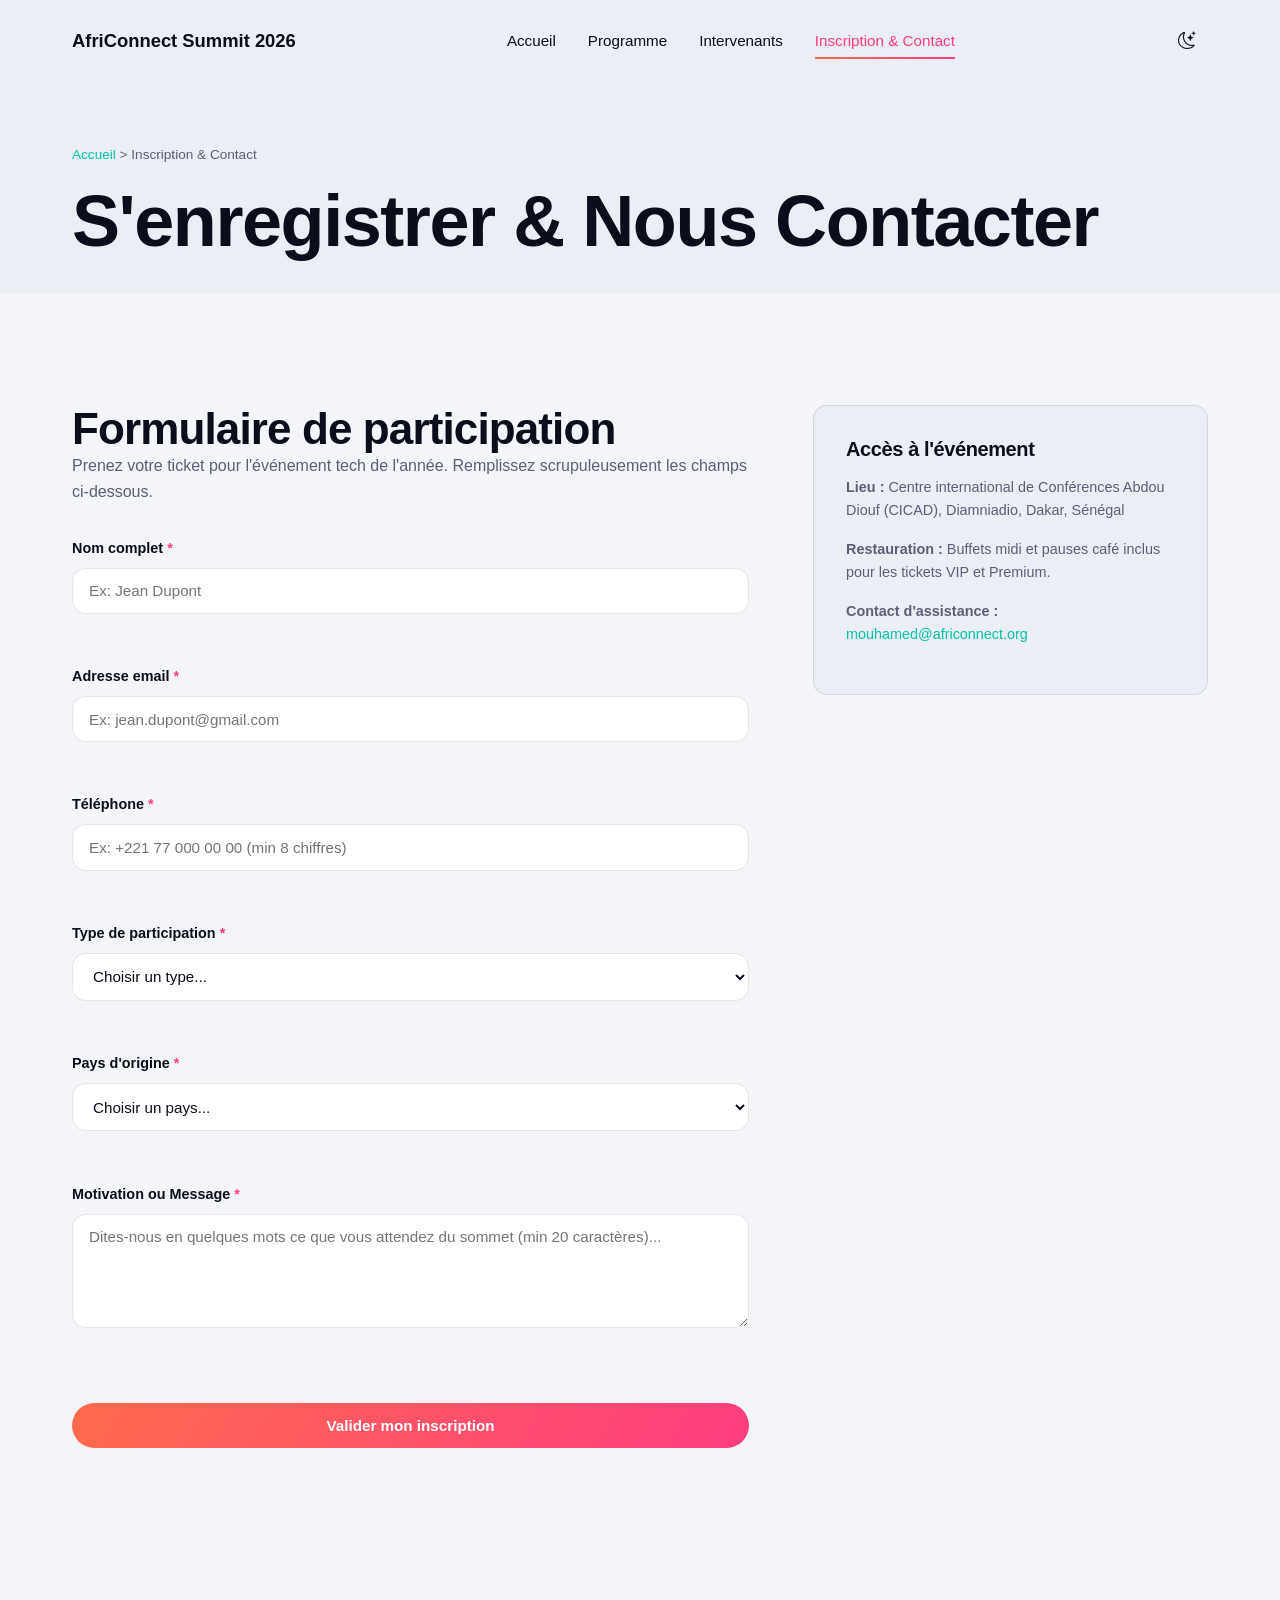
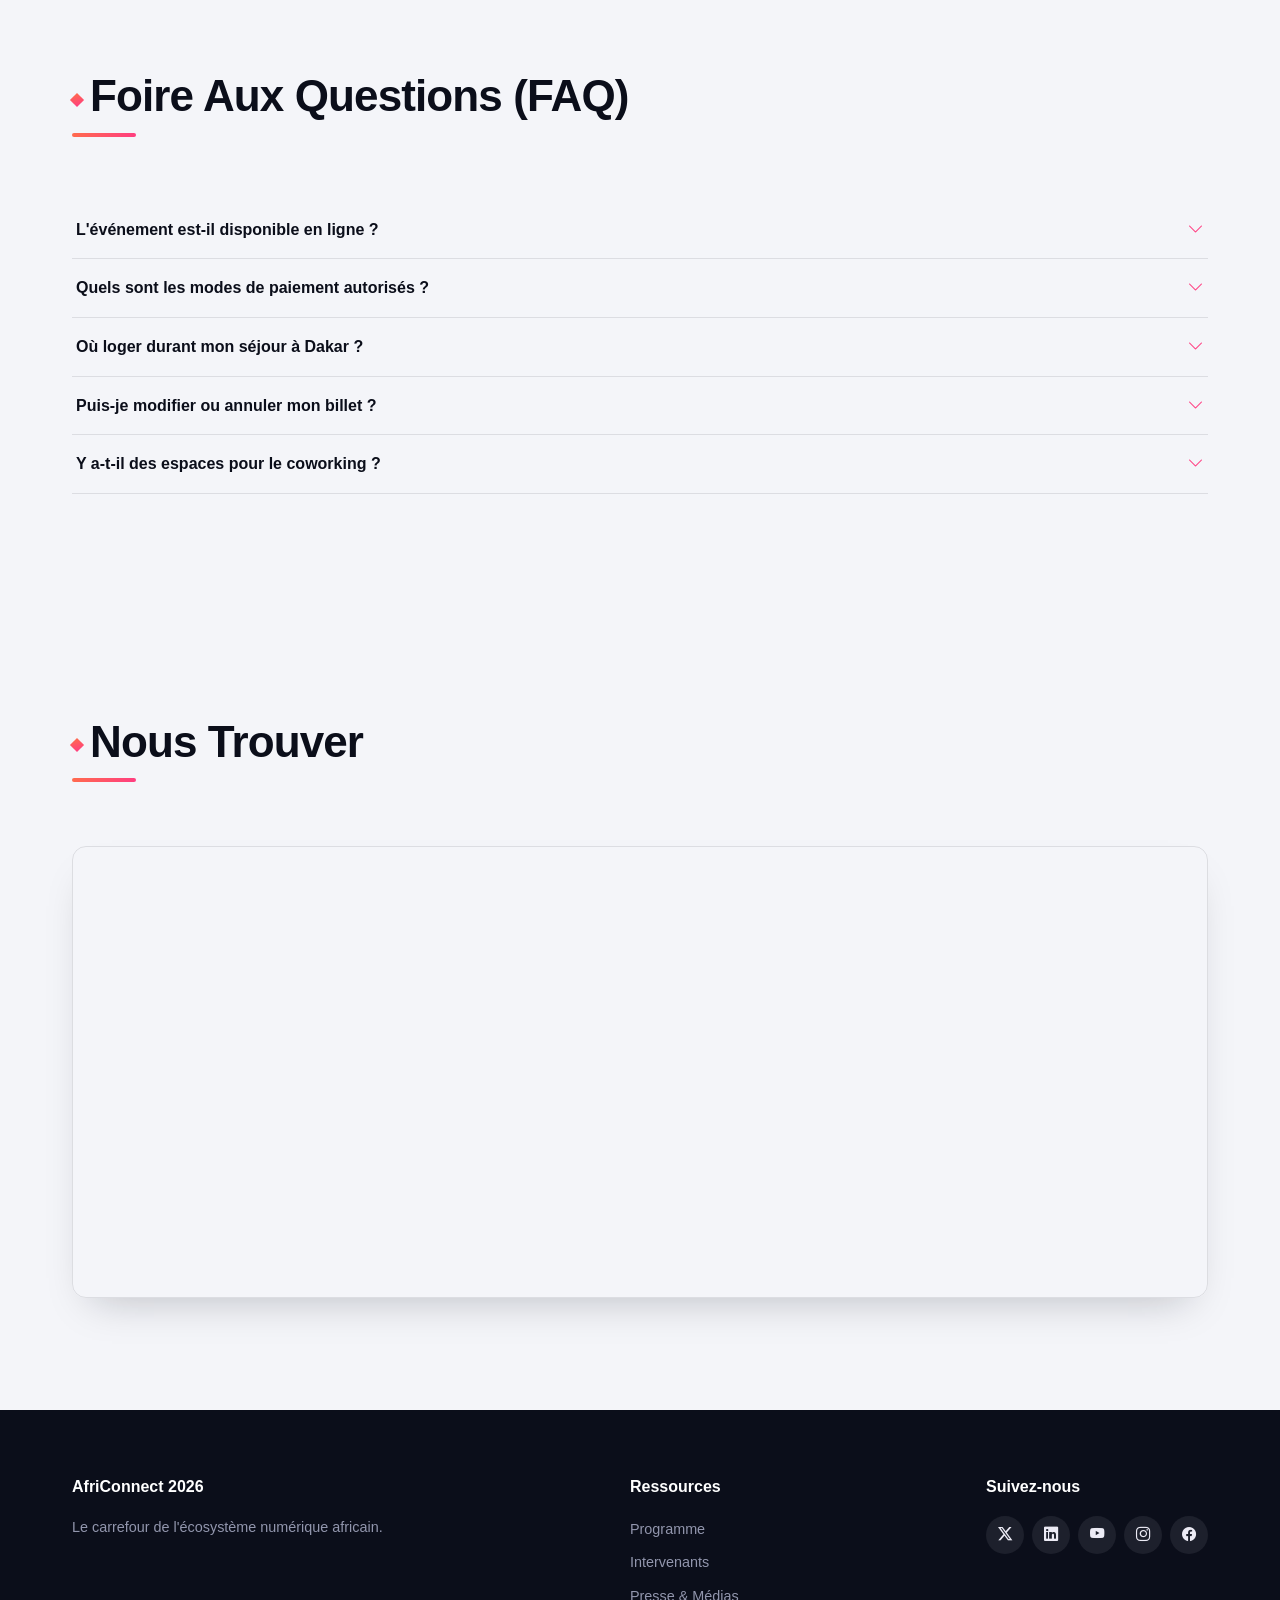
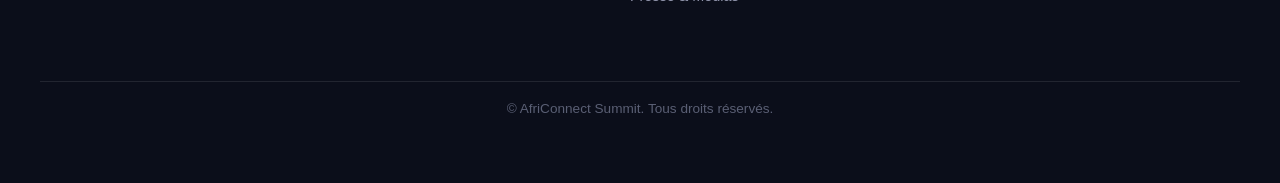
==== commit 2ea3550e: "Insertion d'image et mise en place sponsors" ====
--- a/contact.html
+++ b/contact.html
@@ -184,7 +184,7 @@
               <p>
                 <strong>Contact d'assistance :</strong>
                 <a href="mailto:support@africonnect.org"
-                  >support@africonnect.org</a
+                  >mouhamed@africonnect.org</a
                 >
               </p>
             </div>
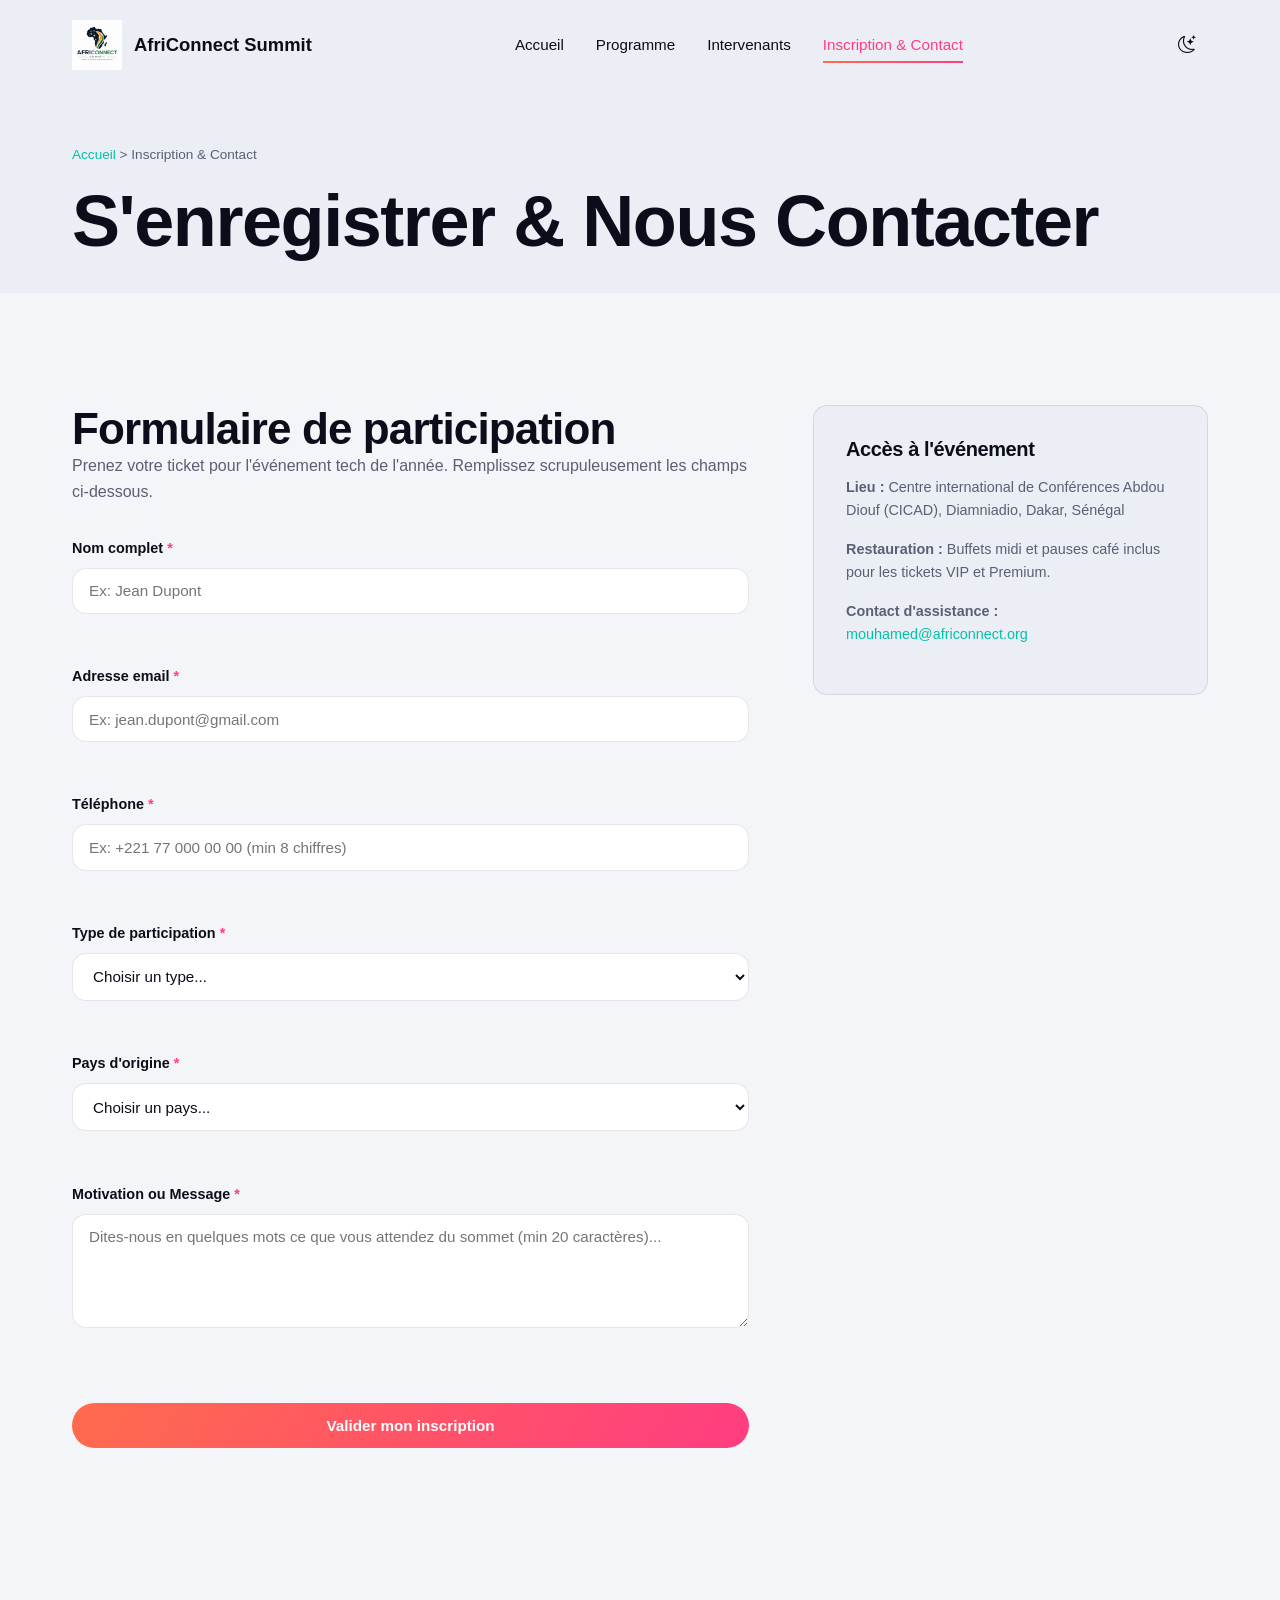
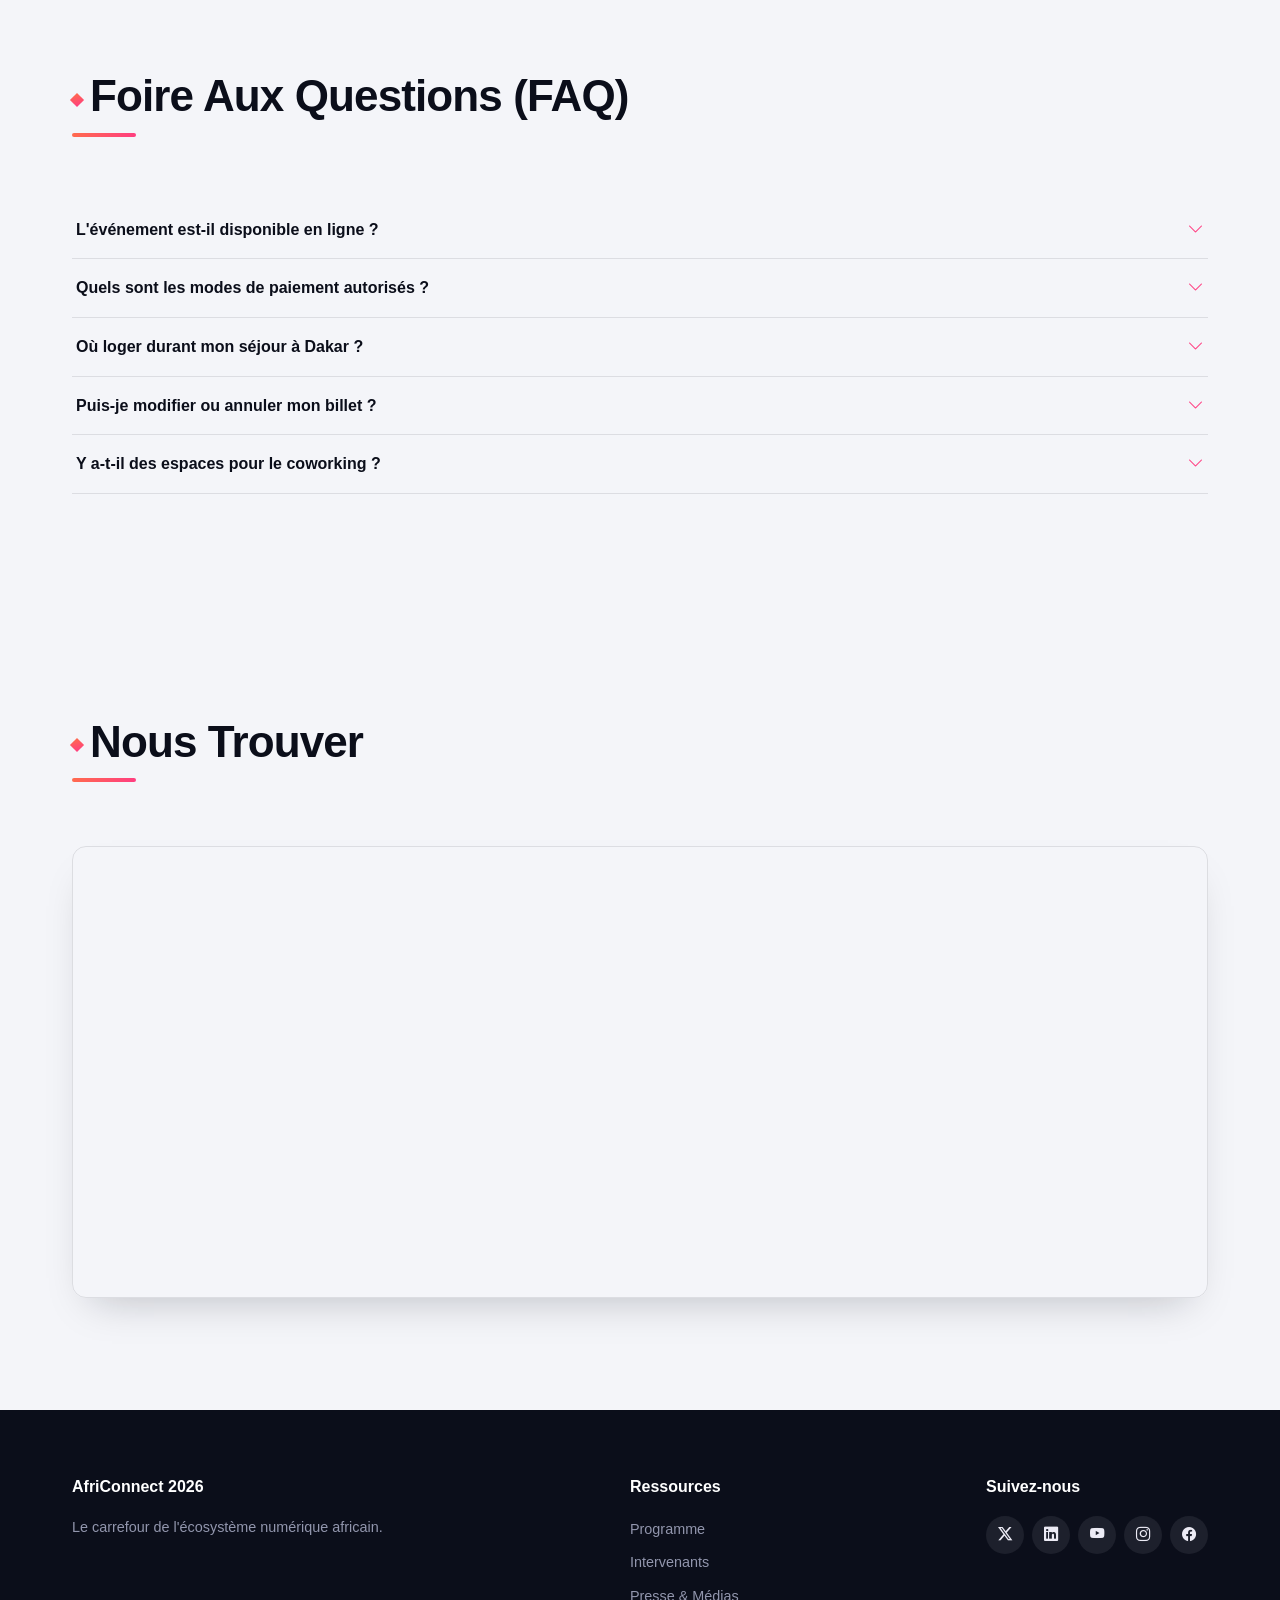
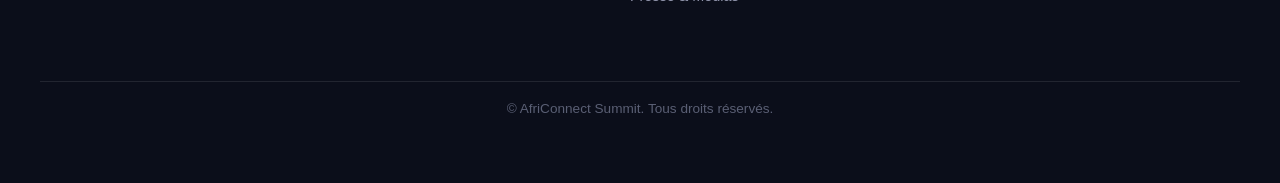
==== commit d667d3fa: "Mise place logo AfriConnect & Designe" ====
--- a/contact.html
+++ b/contact.html
@@ -20,7 +20,14 @@
   <body>
     <header class="main-header">
       <nav class="navbar" aria-label="Navigation principale">
-        <a href="index.html" class="logo">AfriConnect Summit 2026</a>
+        <a href="index.html" class="logo">
+            <img
+                 src="images/logo africonnect.jpeg" 
+                 alt="AfriConnect Summit"
+                 />
+                 AfriConnect Summit
+            </a>
+
         <div class="nav-links" id="navLinks">
           <a href="index.html">Accueil</a>
           <a href="programme.html">Programme</a>
--- a/css/style.css
+++ b/css/style.css
@@ -285,6 +285,9 @@
   font-weight: 800;
   font-size: 1.15rem;
   color: var(--text);
+  display: flex;
+  align-items: center;
+  gap: 12px;
 }
 
 .nav-links {
@@ -1285,3 +1288,9 @@
     flex-direction: column;
   }
 }
+
+.logo img {
+    height: 50px;
+    width: auto;
+    display: inline-block;
+}
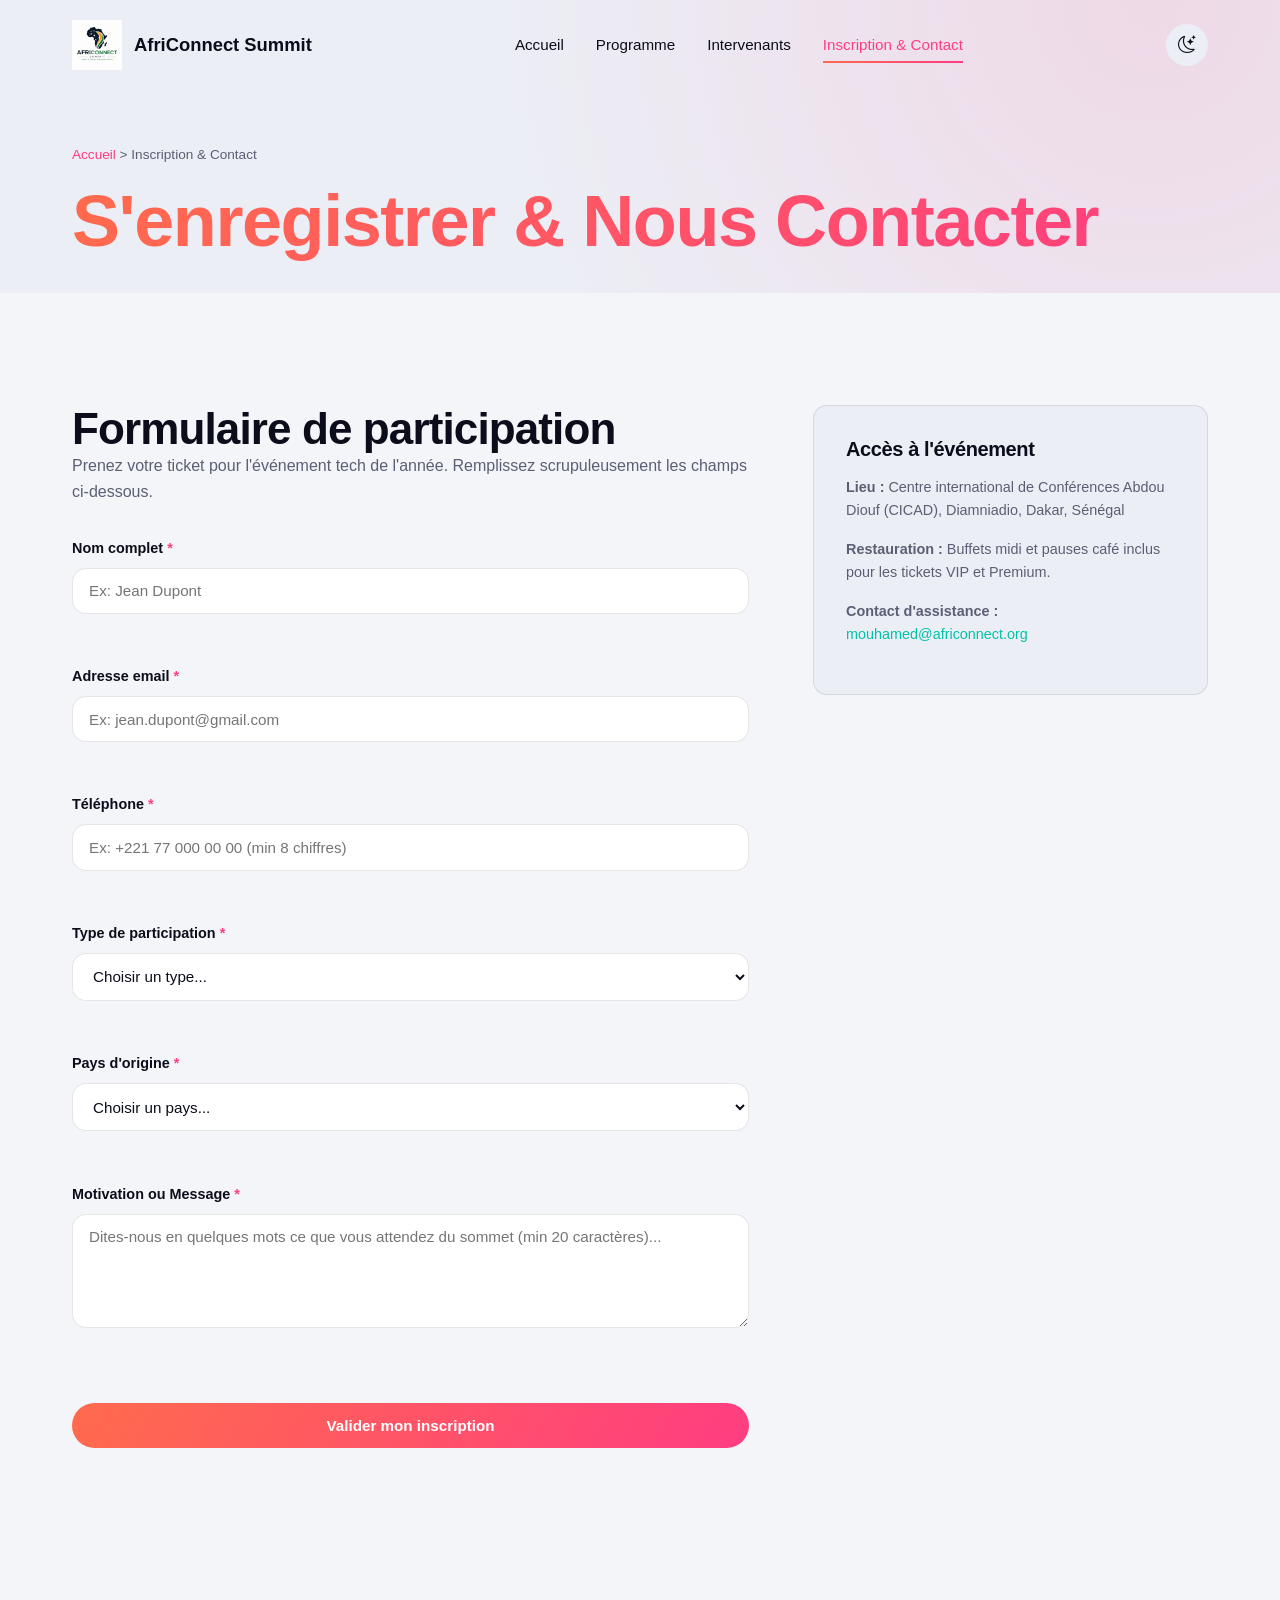
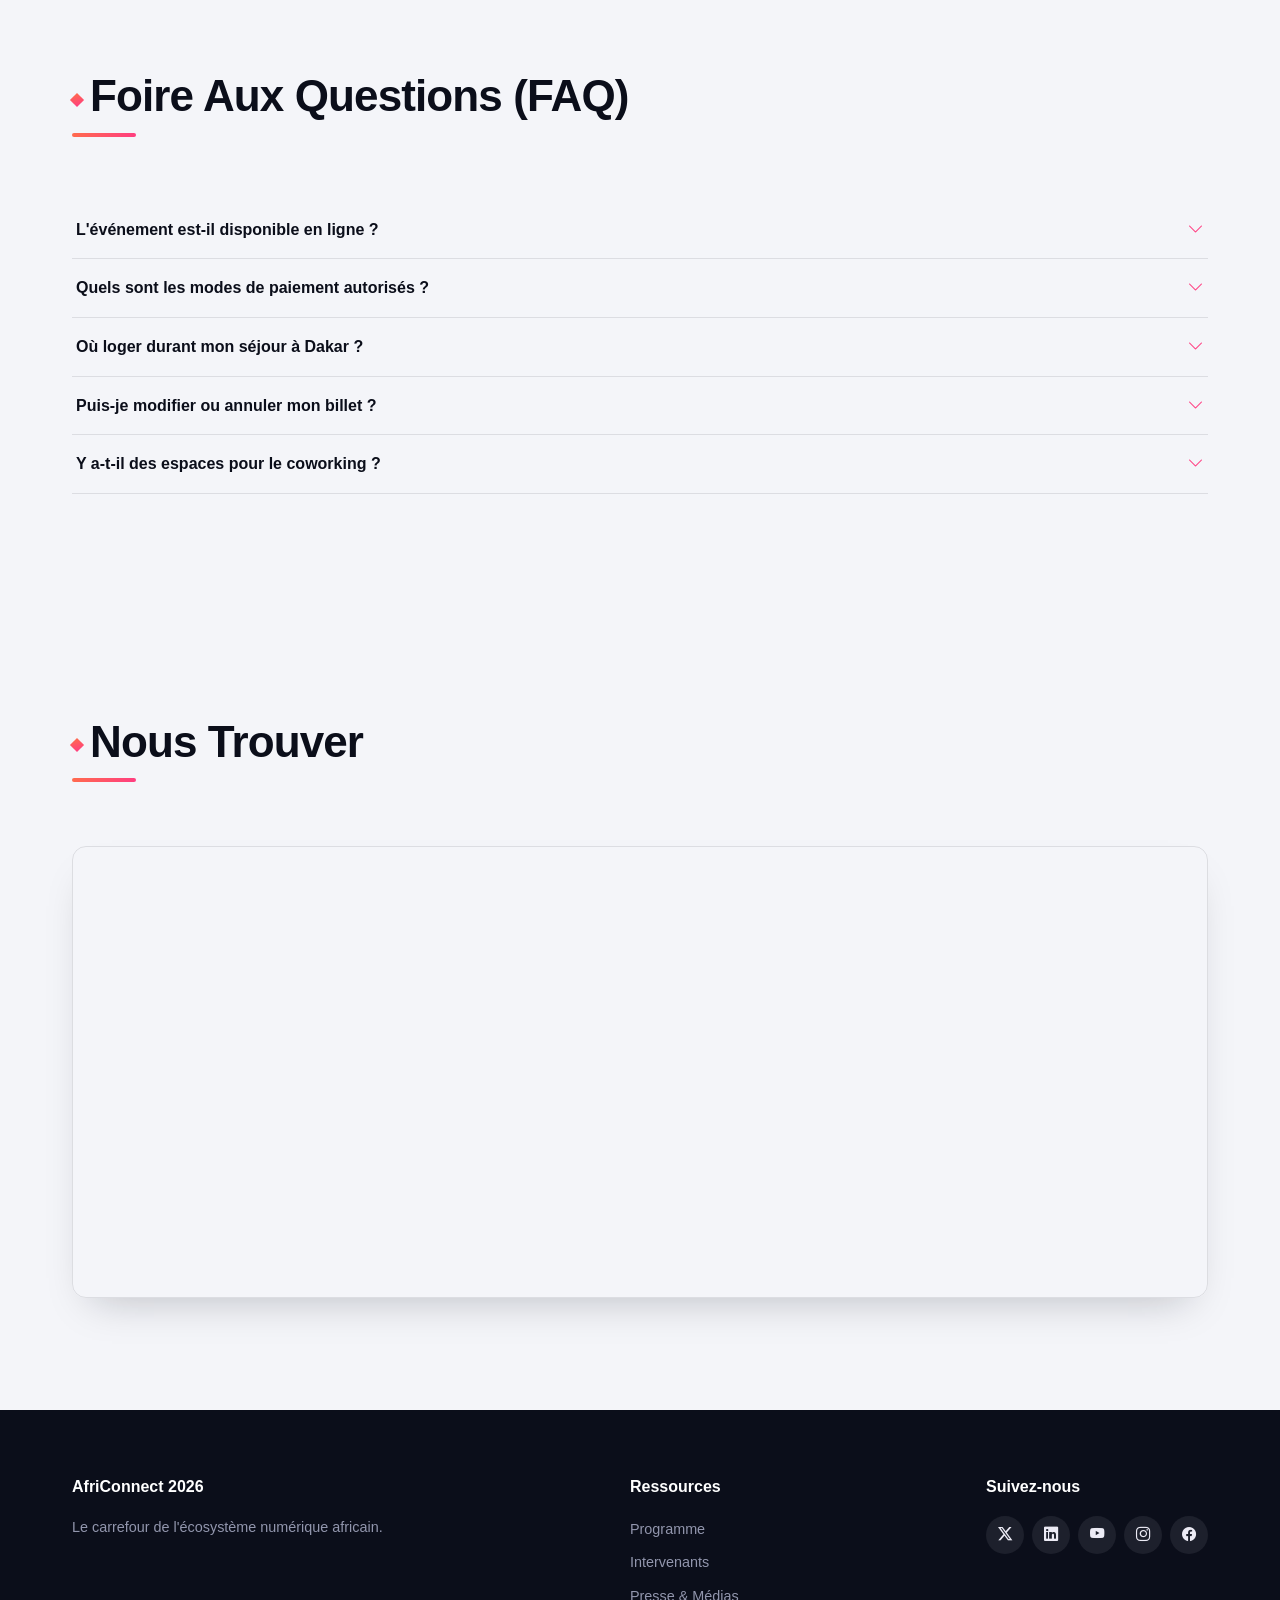
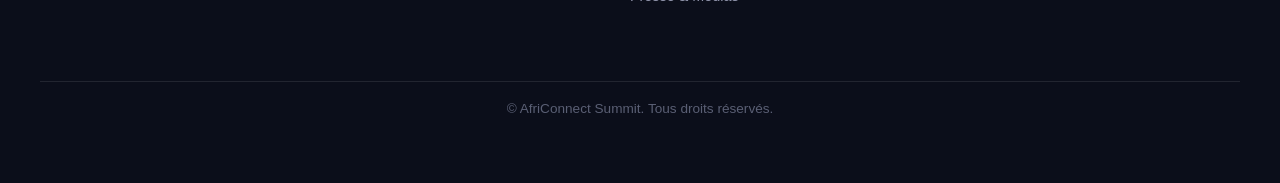
==== commit cb9d8a6b: "JS : dark mode avec localStorage" ====
--- a/contact.html
+++ b/contact.html
@@ -27,7 +27,8 @@
                  />
                  AfriConnect Summit
             </a>
-
+            
+  
         <div class="nav-links" id="navLinks">
           <a href="index.html">Accueil</a>
           <a href="programme.html">Programme</a>
--- a/css/style.css
+++ b/css/style.css
@@ -843,11 +843,26 @@
    14. HERO INTERNE (programme / intervenants / contact)
    -------------------------------------------------------------------------- */
 .internal-hero {
+  position: relative;
   padding-top: calc(var(--space-xl) + 2rem);
   padding-bottom: var(--space-md);
   background: var(--bg-alt);
+  background-image: radial-gradient(
+    circle at 90% 0%,
+    rgba(255, 61, 129, 0.12),
+    transparent 55%
+  );
   text-align: left;
-}
+  overflow: hidden;
+}
+
+.internal-hero h1 {
+  background: var(--gradient-sunset);
+  -webkit-background-clip: text;
+  background-clip: text;
+  color: transparent;
+}
+
 
 .breadcrumbs {
   margin-bottom: var(--space-sm);
@@ -856,7 +871,7 @@
 }
 
 .breadcrumbs a {
-  color: var(--clr-teal);
+  color: var(--clr-sunset-2);
 }
 
 .breadcrumbs a:hover {
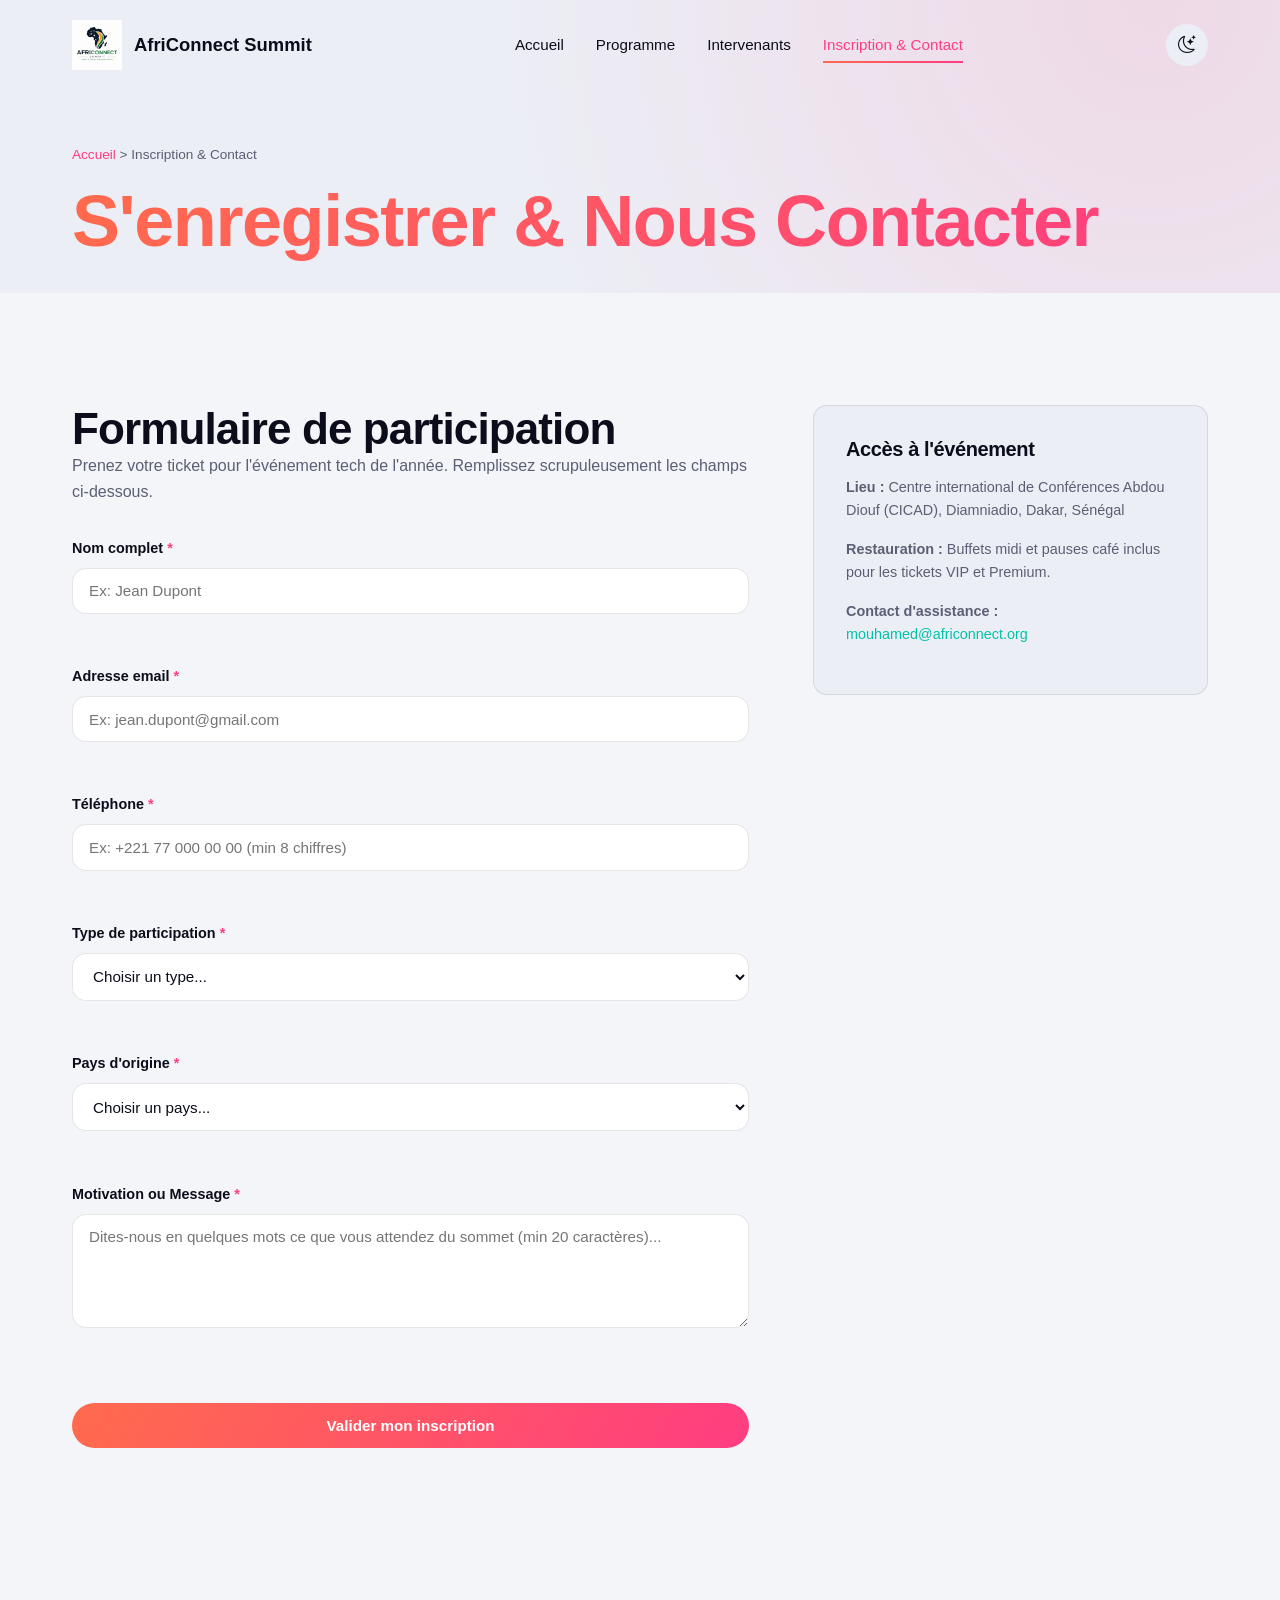
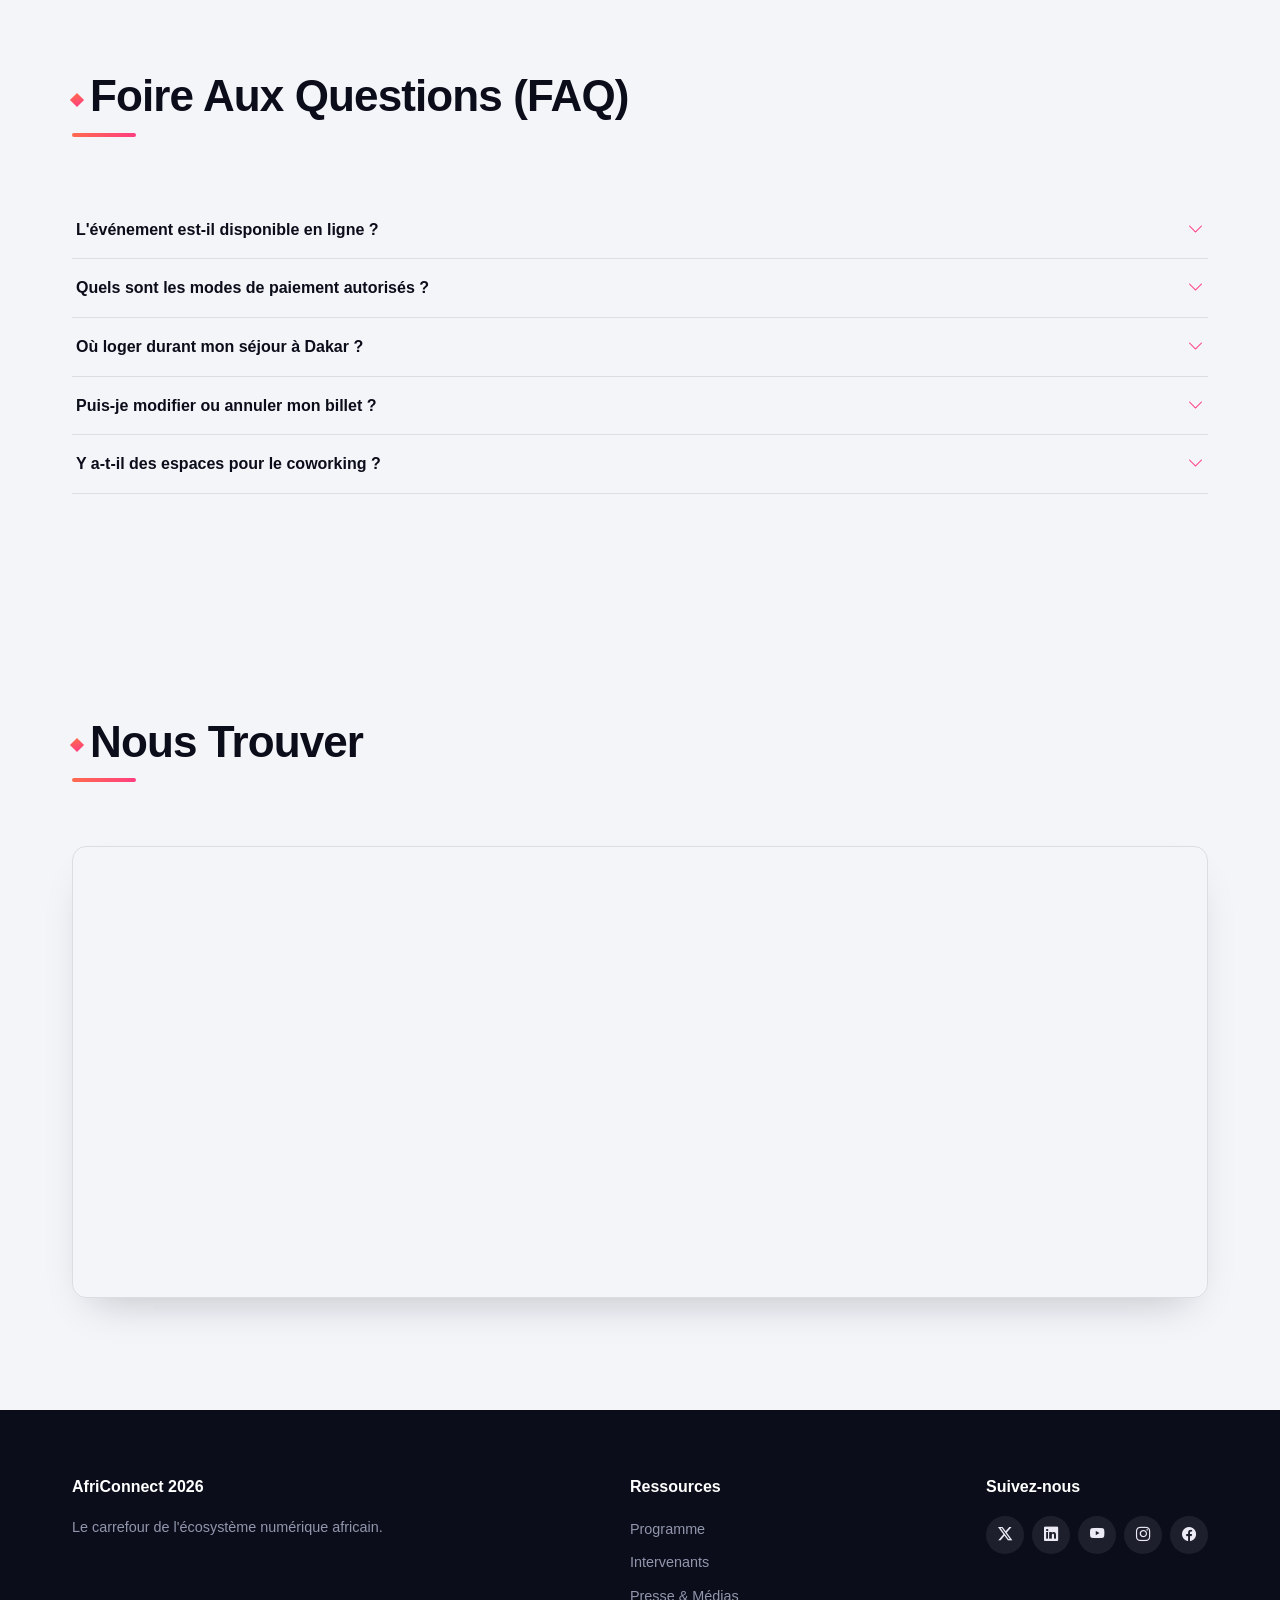
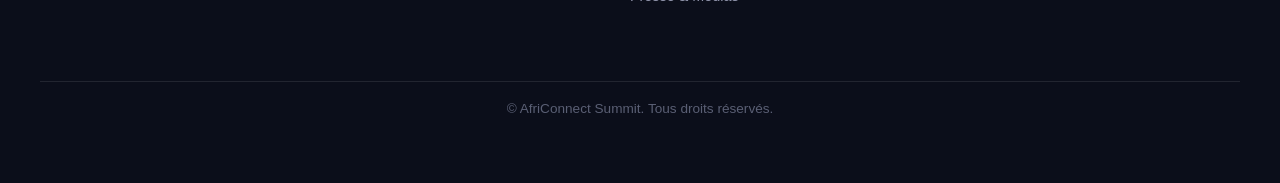
==== commit abf6b64f: "Compte à reboure et Compteur Dynamic" ====
--- a/contact.html
+++ b/contact.html
@@ -1,4 +1,3 @@
-
 <!doctype html>
 <html lang="fr" data-theme="light">
   <head>
@@ -21,14 +20,10 @@
     <header class="main-header">
       <nav class="navbar" aria-label="Navigation principale">
         <a href="index.html" class="logo">
-            <img
-                 src="images/logo africonnect.jpeg" 
-                 alt="AfriConnect Summit"
-                 />
-                 AfriConnect Summit
-            </a>
-            
-  
+          <img src="images/logo africonnect.jpeg" alt="AfriConnect Summit" />
+          AfriConnect Summit
+        </a>
+
         <div class="nav-links" id="navLinks">
           <a href="index.html">Accueil</a>
           <a href="programme.html">Programme</a>
--- a/css/style.css
+++ b/css/style.css
@@ -65,7 +65,11 @@
   /* Accent signature — dégradé coucher de soleil */
   --clr-sunset-1: #ff6b4d;
   --clr-sunset-2: #ff3d81;
-  --gradient-sunset: linear-gradient(120deg, var(--clr-sunset-1), var(--clr-sunset-2));
+  --gradient-sunset: linear-gradient(
+    120deg,
+    var(--clr-sunset-1),
+    var(--clr-sunset-2)
+  );
 
   /* Accent secondaire — lagune */
   --clr-teal: #00c2a8;
@@ -125,7 +129,9 @@
   background-color: var(--bg);
   color: var(--text);
   line-height: 1.6;
-  transition: background-color var(--transition), color var(--transition);
+  transition:
+    background-color var(--transition),
+    color var(--transition);
   overflow-x: hidden;
 }
 
@@ -212,7 +218,10 @@
   font-family: var(--font-display);
   font-weight: 700;
   font-size: 0.95rem;
-  transition: transform var(--transition), box-shadow var(--transition), opacity var(--transition);
+  transition:
+    transform var(--transition),
+    box-shadow var(--transition),
+    opacity var(--transition);
 }
 
 .btn:hover {
@@ -260,7 +269,10 @@
   width: 100%;
   z-index: 1000;
   background: transparent;
-  transition: background-color var(--transition), box-shadow var(--transition), padding var(--transition);
+  transition:
+    background-color var(--transition),
+    box-shadow var(--transition),
+    padding var(--transition);
 }
 
 /* Ajoutée en JS après 80px de scroll */
@@ -342,7 +354,9 @@
   background: var(--bg-alt);
   color: var(--text);
   font-size: 1.1rem;
-  transition: background-color var(--transition), transform var(--transition);
+  transition:
+    background-color var(--transition),
+    transform var(--transition);
 }
 
 .theme-btn:hover {
@@ -503,7 +517,9 @@
     100% 100%,
     0 100%
   );
-  transition: transform var(--transition), box-shadow var(--transition);
+  transition:
+    transform var(--transition),
+    box-shadow var(--transition);
 }
 
 .stat-card:hover {
@@ -543,7 +559,9 @@
   background: var(--surface);
   border: 1px solid var(--border);
   border-radius: var(--radius);
-  transition: transform var(--transition), border-color var(--transition);
+  transition:
+    transform var(--transition),
+    border-color var(--transition);
 }
 
 .benefit-card:hover {
@@ -588,7 +606,10 @@
   border: 1px solid var(--border);
   border-radius: var(--radius);
   overflow: hidden;
-  transition: transform var(--transition), box-shadow var(--transition), border-color var(--transition);
+  transition:
+    transform var(--transition),
+    box-shadow var(--transition),
+    border-color var(--transition);
 }
 
 .speaker-card:hover {
@@ -661,7 +682,10 @@
   color: var(--text-muted);
   font-weight: 600;
   font-size: 0.85rem;
-  transition: background var(--transition), color var(--transition), border-color var(--transition);
+  transition:
+    background var(--transition),
+    color var(--transition),
+    border-color var(--transition);
 }
 
 .filter-btn:hover {
@@ -713,7 +737,9 @@
   border-radius: var(--radius);
   filter: grayscale(1);
   opacity: 0.7;
-  transition: filter var(--transition), opacity var(--transition);
+  transition:
+    filter var(--transition),
+    opacity var(--transition);
 }
 
 .sponsor-logo:hover {
@@ -790,7 +816,10 @@
   border-radius: 50%;
   background: rgba(236, 235, 245, 0.08);
   color: #ecebf5;
-  transition: background var(--transition), color var(--transition), transform var(--transition);
+  transition:
+    background var(--transition),
+    color var(--transition),
+    transform var(--transition);
 }
 
 .social-links a:hover {
@@ -824,7 +853,10 @@
   opacity: 0;
   visibility: hidden;
   transform: translateY(20px);
-  transition: opacity var(--transition), transform var(--transition), visibility var(--transition);
+  transition:
+    opacity var(--transition),
+    transform var(--transition),
+    visibility var(--transition);
   z-index: 900;
 }
 
@@ -863,7 +895,6 @@
   color: transparent;
 }
 
-
 .breadcrumbs {
   margin-bottom: var(--space-sm);
   font-size: 0.85rem;
@@ -899,7 +930,9 @@
   font-size: 0.95rem;
   color: var(--text-muted);
   border-bottom: 3px solid transparent;
-  transition: color var(--transition), border-color var(--transition);
+  transition:
+    color var(--transition),
+    border-color var(--transition);
 }
 
 .tab-btn:hover {
@@ -976,7 +1009,9 @@
   background: var(--surface);
   border: 1px solid var(--border);
   border-radius: var(--radius);
-  transition: transform var(--transition), border-color var(--transition);
+  transition:
+    transform var(--transition),
+    border-color var(--transition);
 }
 
 .topic-card:hover {
@@ -1072,7 +1107,9 @@
   color: var(--text);
   font-family: var(--font-body);
   font-size: 0.95rem;
-  transition: border-color var(--transition), box-shadow var(--transition);
+  transition:
+    border-color var(--transition),
+    box-shadow var(--transition);
 }
 
 .form-group input:focus,
@@ -1157,7 +1194,9 @@
   max-height: 0;
   overflow: hidden;
   padding: 0 0.25rem;
-  transition: max-height var(--transition), padding var(--transition);
+  transition:
+    max-height var(--transition),
+    padding var(--transition);
 }
 
 .accordion-content p {
@@ -1198,9 +1237,41 @@
 /* --------------------------------------------------------------------------
    20. ANIMATIONS AU SCROLL — piloté par IntersectionObserver (JS)
    -------------------------------------------------------------------------- */
+/* =====================Effet zoom =========================== */
+   /* Fade + slide — comportement par défaut, déjà posé sur tes sections */
 .section-scroll-animate {
-    opacity: 1;
-    transform: none;
+  opacity: 0;
+  transform: translateY(40px);
+  transition: opacity 0.7s ease, transform 0.7s ease;
+}
+
+.section-scroll-animate.in-view {
+  opacity: 1;
+  transform: translateY(0);
+}
+
+/* Variante zoom-in — ajoute class="zoom-in" sur un élément si tu veux cet effet à la place */
+.zoom-in {
+  opacity: 0;
+  transform: scale(0.85);
+  transition: opacity 0.7s ease, transform 0.7s ease;
+}
+
+.zoom-in.in-view {
+  opacity: 1;
+  transform: scale(1);
+}
+
+/* Variante slide-in pure (sans fade), pour un effet plus marqué latéralement */
+.slide-in-left {
+  opacity: 0;
+  transform: translateX(-60px);
+  transition: opacity 0.7s ease, transform 0.7s ease;
+}
+
+.slide-in-left.in-view {
+  opacity: 1;
+  transform: translateX(0);
 }
 
 /* --------------------------------------------------------------------------
@@ -1305,7 +1376,37 @@
 }
 
 .logo img {
-    height: 50px;
-    width: auto;
-    display: inline-block;
-}
+  height: 50px;
+  width: auto;
+  display: inline-block;
+}
+/* ===================NAVBAR DYNAMIC AVEC EFFET OVERFLOW======================== */
+
+.main-header {
+  position: fixed;
+  top: 0;
+  left: 0;
+  width: 100%;
+  z-index: 1000;
+  background: transparent;
+  transition: background-color var(--transition), box-shadow var(--transition),
+    backdrop-filter var(--transition), transform 0.35s ease;
+}
+
+/* Ajoutée en JS après 80px de scroll — effet vitre dépolie */
+.main-header.scrolled {
+  background-color: rgba(244, 245, 249, 0.7);
+  backdrop-filter: blur(16px);
+  -webkit-backdrop-filter: blur(16px);
+  box-shadow: var(--shadow-soft);
+  border-bottom: 1px solid var(--border);
+}
+
+[data-theme="dark"] .main-header.scrolled {
+  background-color: rgba(11, 14, 26, 0.7);
+}
+
+/* Ajoutée en JS quand on scrolle vers le bas — navbar se cache */
+.main-header.nav-hidden {
+  transform: translateY(-100%);
+}
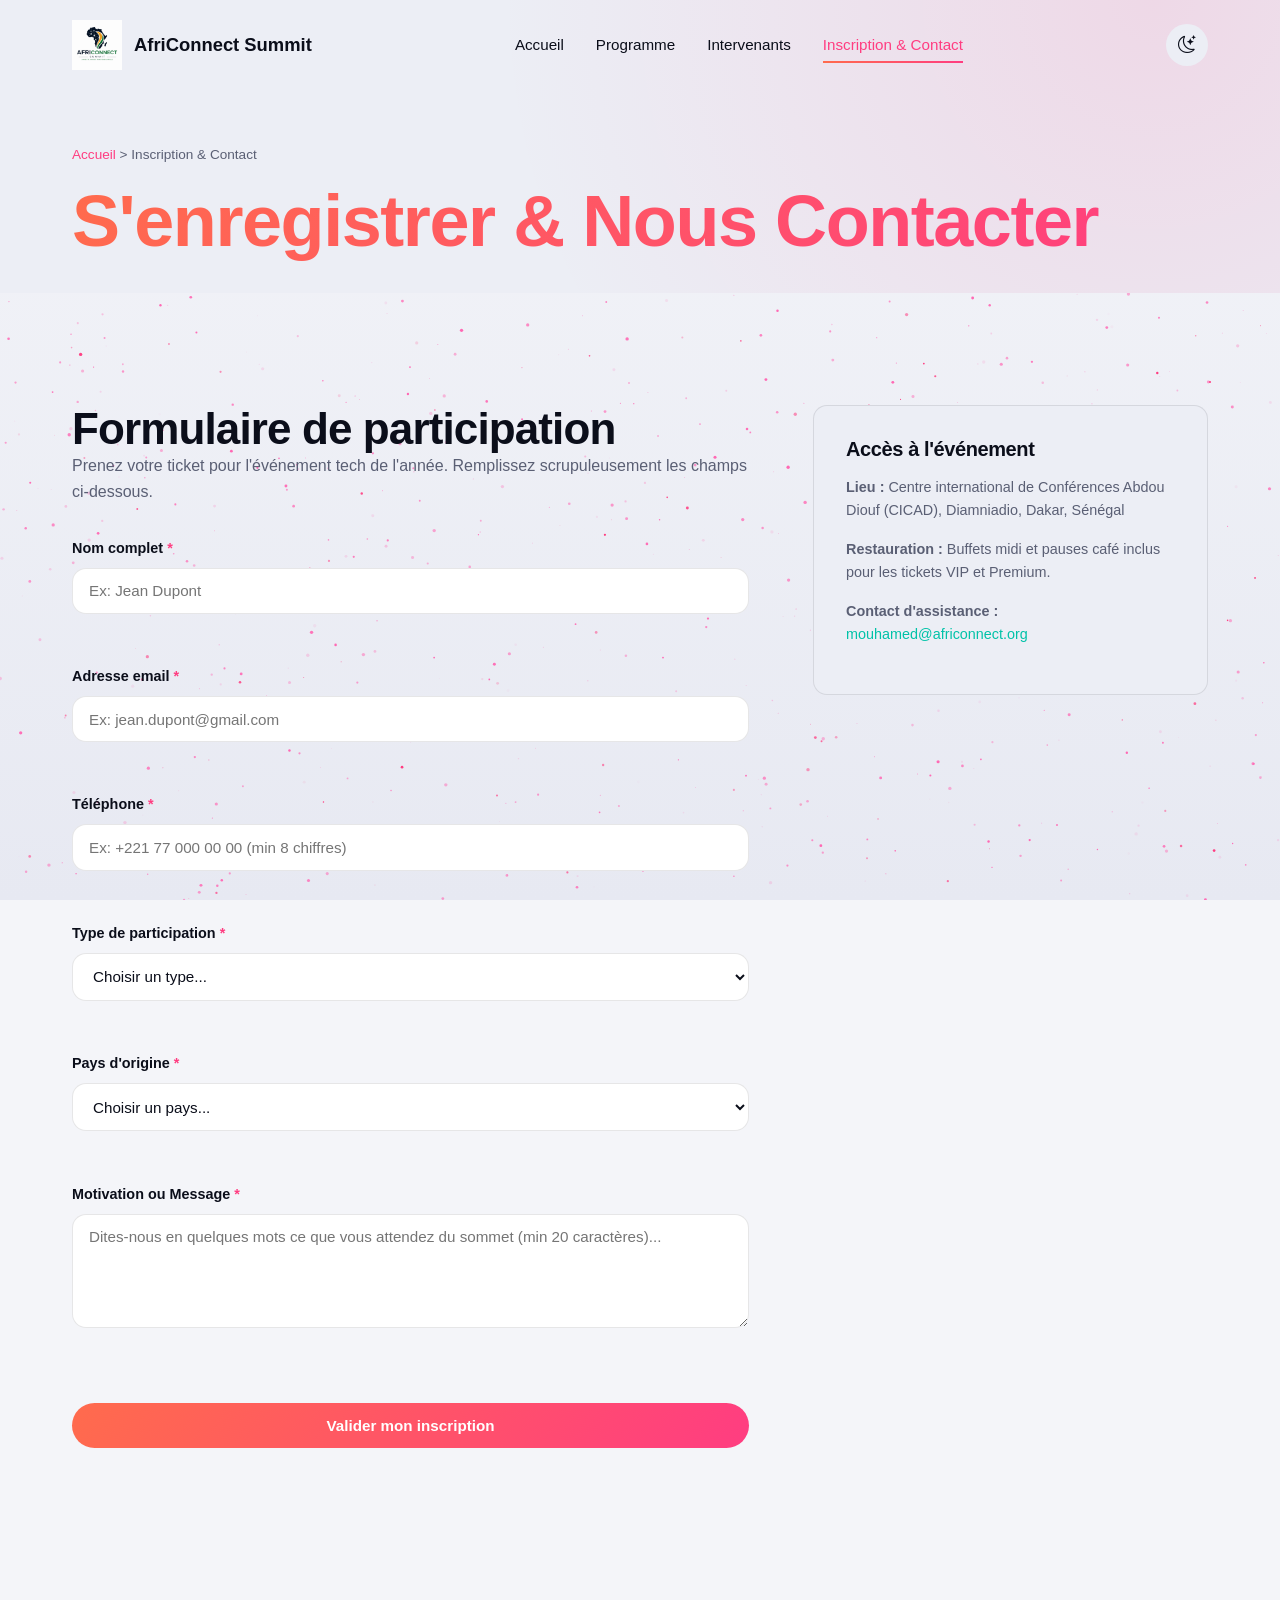
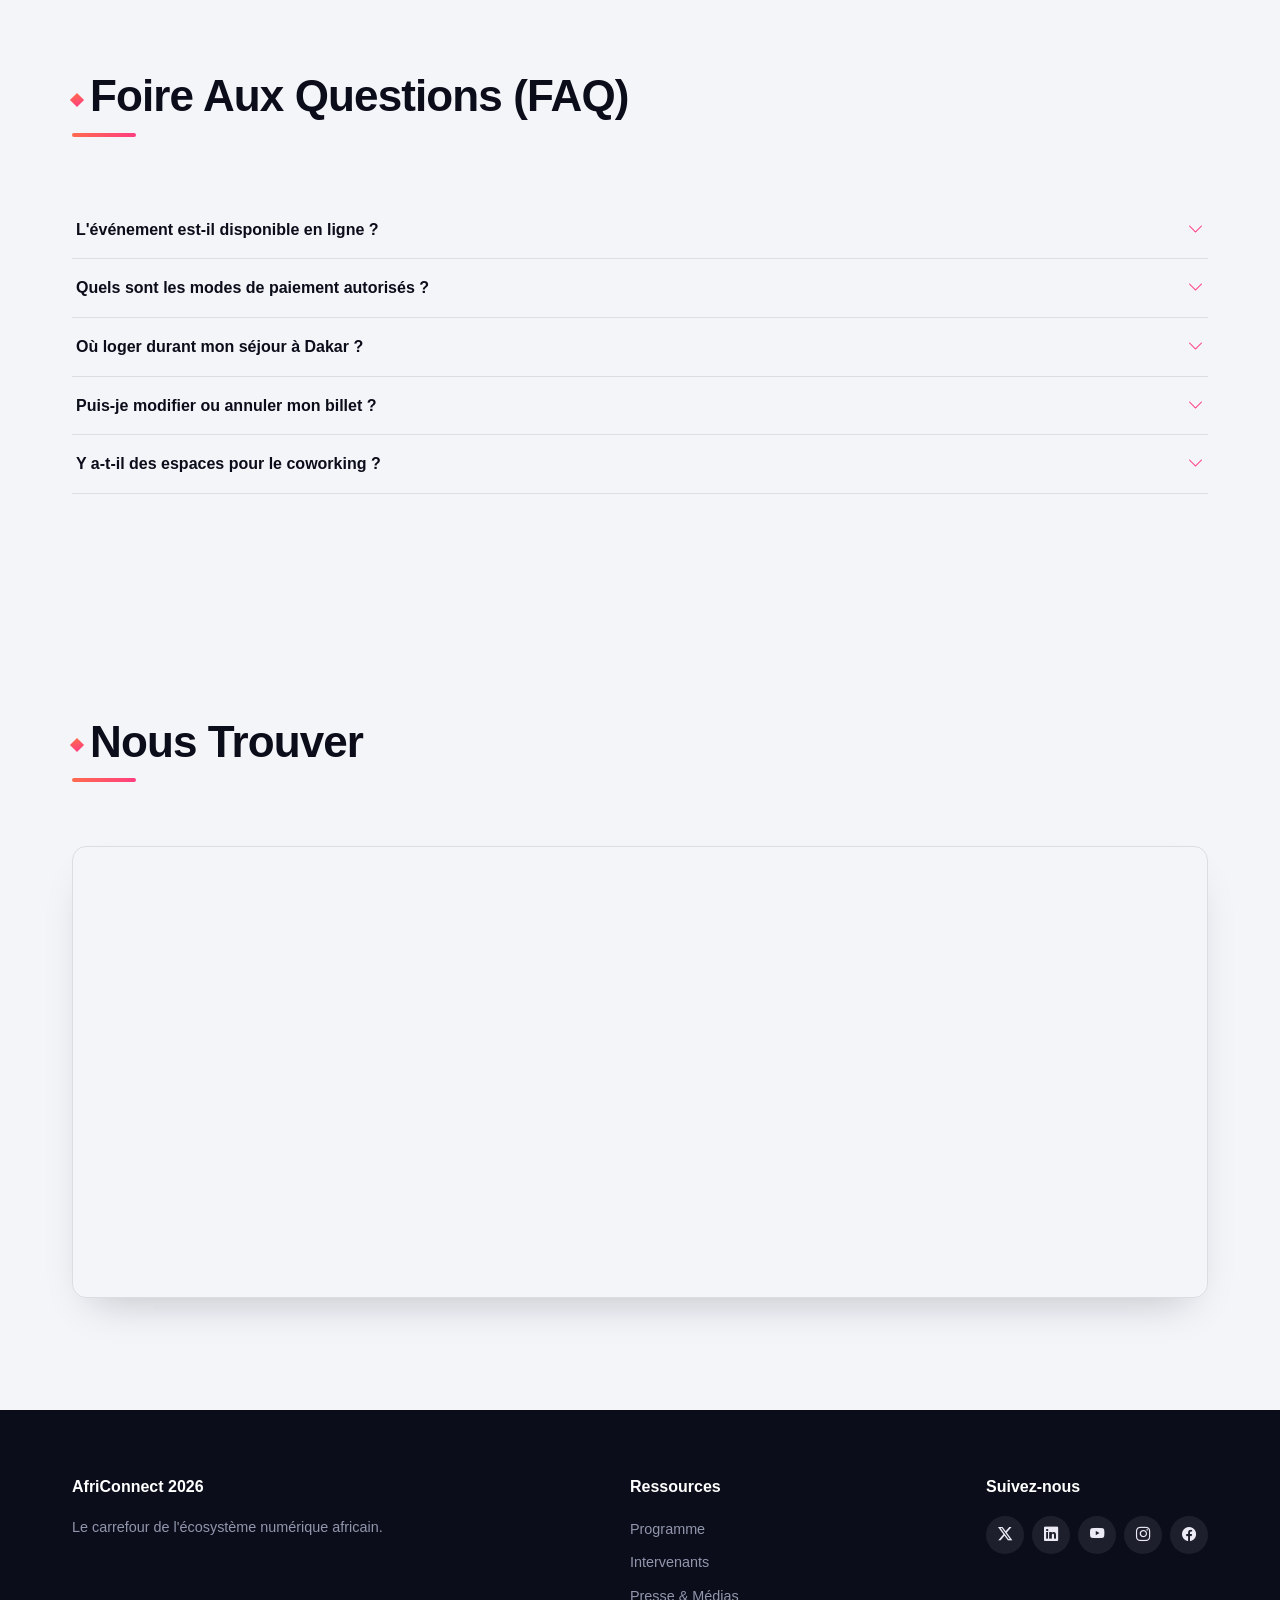
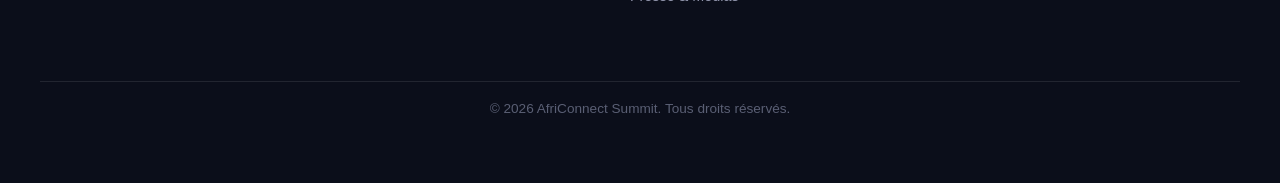
==== commit 185c2480: "Année dynamique dans le foote et Stylisation de notre site" ====
--- a/contact.html
+++ b/contact.html
@@ -17,6 +17,7 @@
     <link rel="stylesheet" href="css/style.css" />
   </head>
   <body>
+    <canvas id="starfield"></canvas>
     <header class="main-header">
       <nav class="navbar" aria-label="Navigation principale">
         <a href="index.html" class="logo">
--- a/css/style.css
+++ b/css/style.css
@@ -1409,4 +1409,22 @@
 /* Ajoutée en JS quand on scrolle vers le bas — navbar se cache */
 .main-header.nav-hidden {
   transform: translateY(-100%);
+}
+
+
+/* CIEL ÉTOILÉ EN ARRIÈRE-PLAN — dessiné en JS, visible derrière les sections sans fond opaque */
+html {
+  background: var(--bg); /* solution de repli avant que le JS ne dessine */
+}
+
+body {
+  background-color: transparent;
+}
+
+#starfield {
+  position: fixed;
+  inset: 0;
+  z-index: -1;
+  display: block;
+  pointer-events: none;
 }
